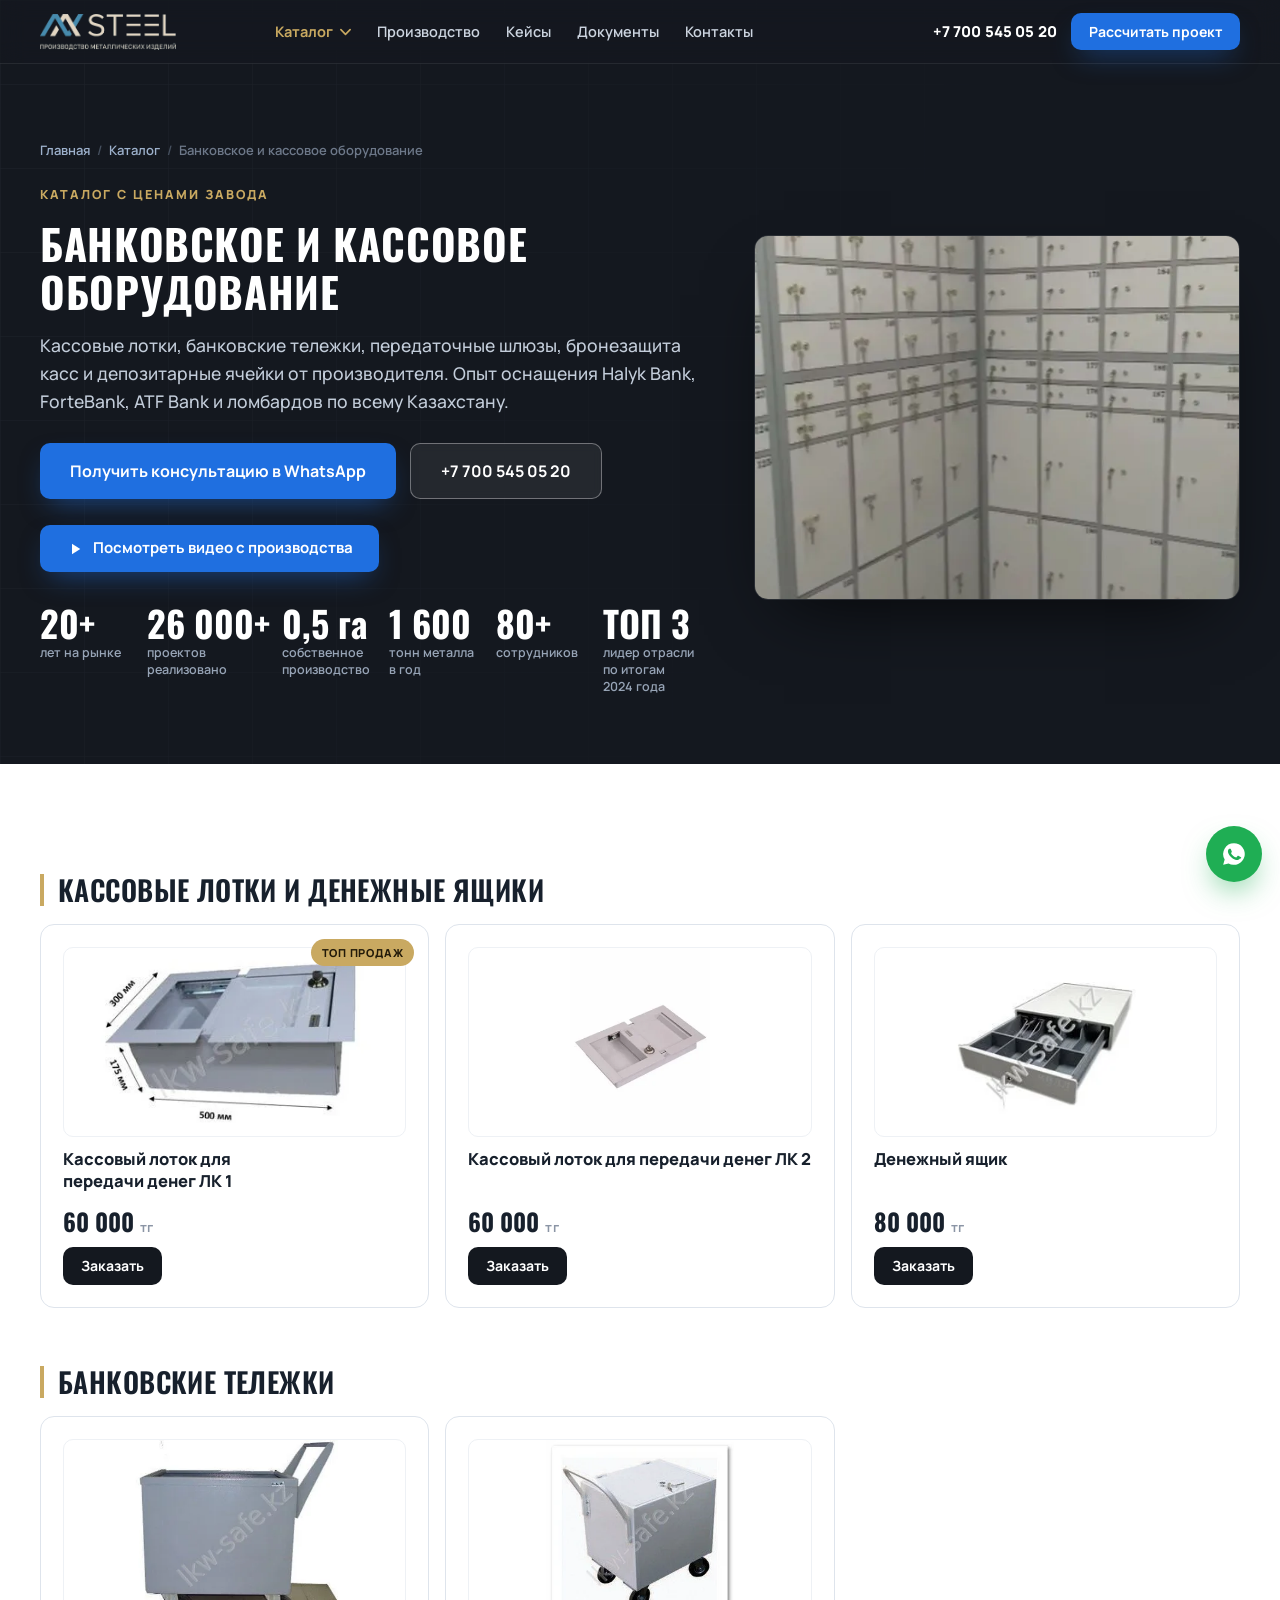
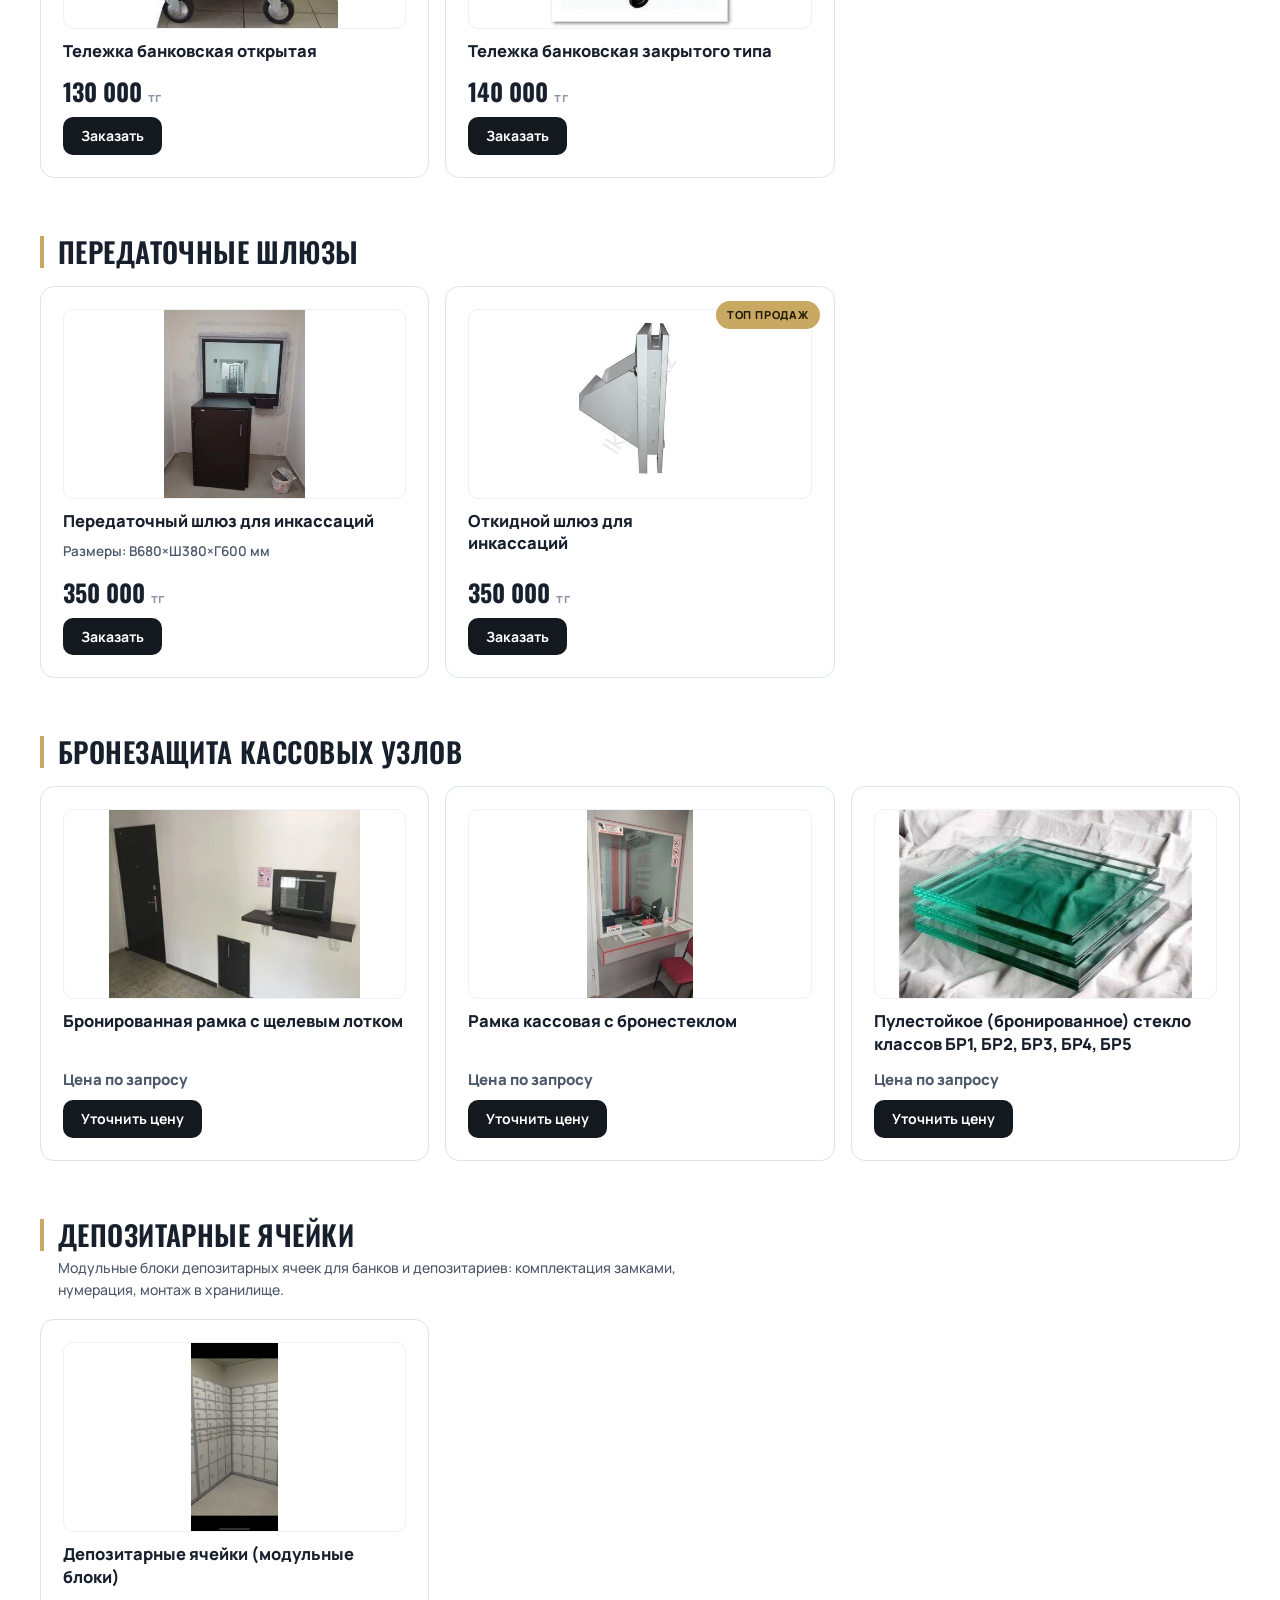
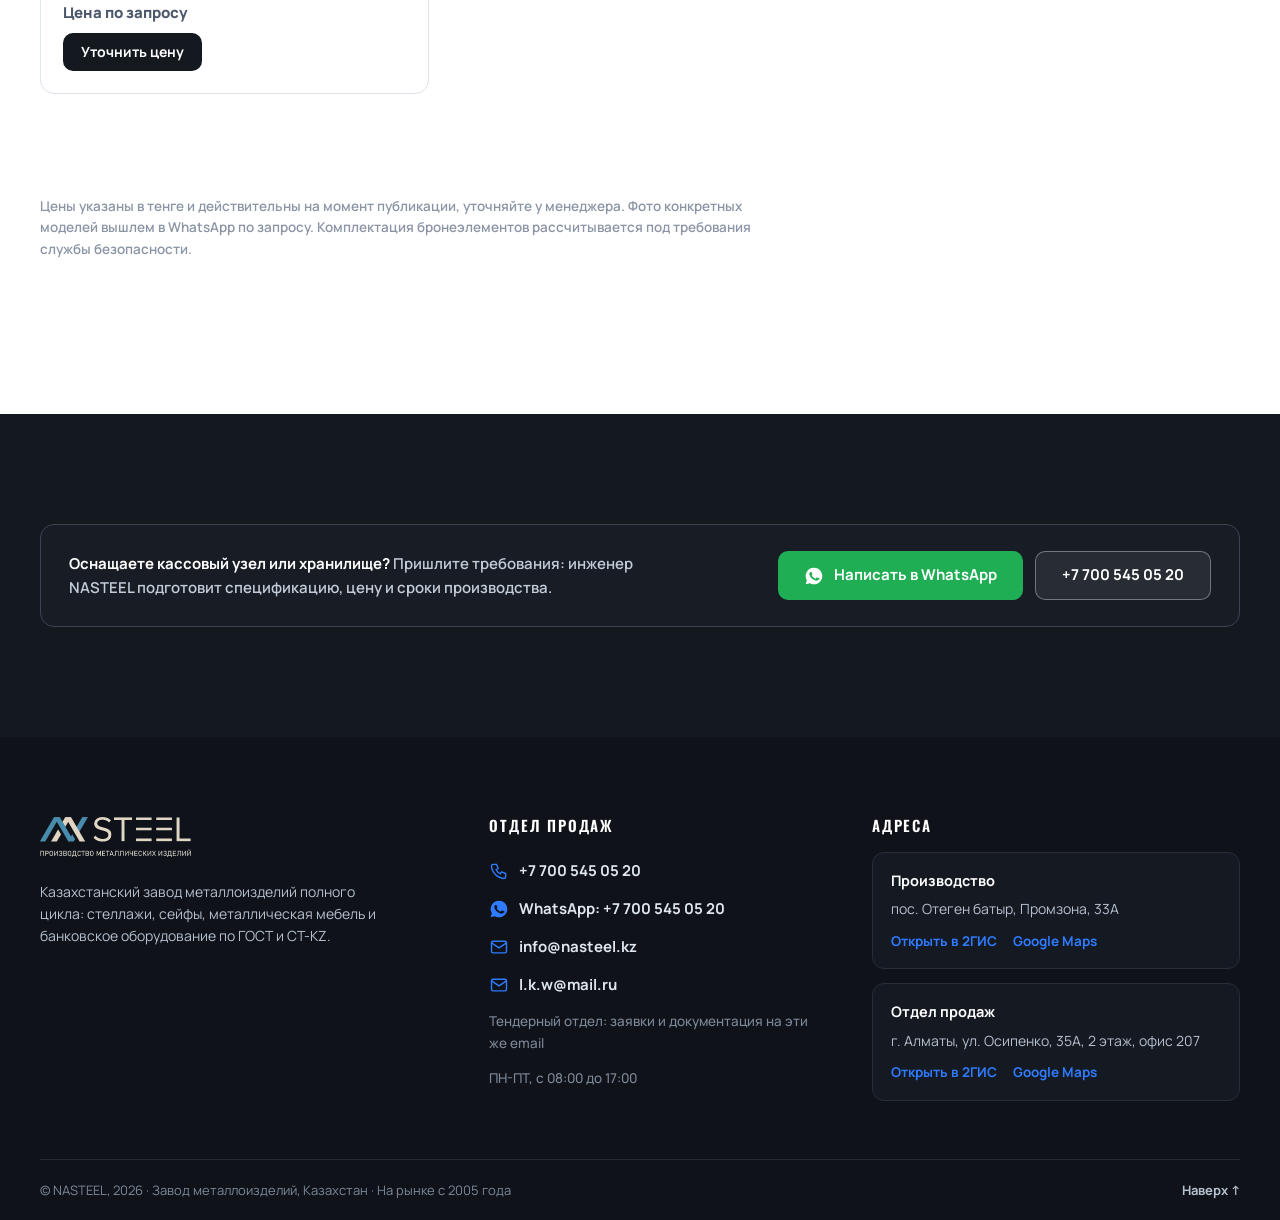
==== bankovskoe.html @ d1fc65b7 "Каталог: видео-кнопка + показатели завода на всех страницах; на стеллажах — блок стоимости; на главн" ====
<!DOCTYPE html>
<html lang="ru">
<head>
<meta charset="UTF-8">
<meta name="viewport" content="width=device-width, initial-scale=1.0">
<title>Банковское и кассовое оборудование NASTEEL | Цены завода</title>
<meta name="description" content="Банковское и кассовое оборудование от завода NASTEEL: кассовые лотки от 60 000 тг, банковские тележки, передаточные шлюзы, пулестойкое стекло БР1-БР5, депозитарные ячейки. Доставка по Казахстану.">
<link rel="canonical" href="https://nasteel.kz/bankovskoe.html">
<meta name="theme-color" content="#14181f">

<meta property="og:type" content="website">
<meta property="og:site_name" content="NASTEEL">
<meta property="og:locale" content="ru_RU">
<meta property="og:title" content="Банковское и кассовое оборудование NASTEEL | Цены завода">
<meta property="og:description" content="Банковское и кассовое оборудование от завода NASTEEL: кассовые лотки от 60 000 тг, банковские тележки, передаточные шлюзы, пулестойкое стекло БР1-БР5, депозитарные ячейки. Доставка по Казахстану.">
<meta property="og:url" content="https://nasteel.kz/bankovskoe.html">
<meta property="og:image" content="https://nasteel.kz/assets/og-image.png">
<meta property="og:image:width" content="1200">
<meta property="og:image:height" content="630">
<meta name="twitter:card" content="summary_large_image">

<link rel="icon" type="image/png" sizes="32x32" href="assets/favicon-32.png">
<link rel="icon" type="image/png" sizes="48x48" href="assets/favicon-48.png">
<link rel="apple-touch-icon" href="assets/apple-touch-icon.png">

<link rel="preconnect" href="https://fonts.googleapis.com">
<link rel="preconnect" href="https://fonts.gstatic.com" crossorigin>
<link href="https://fonts.googleapis.com/css2?family=Oswald:wght@500;600;700&family=Manrope:wght@400;500;600;700;800&display=swap" rel="stylesheet">

<link rel="stylesheet" href="styles.css?v=9">
</head>
<body>

<a class="skip-link" href="#main">К содержимому</a>

<header class="site-header" id="siteHeader">
  <div class="container header-inner">
    <a href="index.html" class="brand" aria-label="NASTEEL, на главную">
      <img class="brand-logo" src="assets/logo.png" alt="NASTEEL" width="150" height="37">
    </a>
    <nav class="main-nav" id="mainNav" aria-label="Основная навигация">
      <div class="nav-dd">
        <button class="nav-dd-btn" type="button" aria-expanded="false" aria-haspopup="true">Каталог<svg class="dd-caret" viewBox="0 0 12 8" aria-hidden="true"><path d="M1 1.5l5 5 5-5" fill="none" stroke="currentColor" stroke-width="1.8" stroke-linecap="round" stroke-linejoin="round"/></svg></button>
        <ul class="nav-dd-menu">
          <li class="nav-sub">
            <button class="nav-sub-btn" type="button" aria-expanded="false" aria-haspopup="true">Стеллажи<svg class="dd-caret" viewBox="0 0 12 8" aria-hidden="true"><path d="M1 1.5l5 5 5-5" fill="none" stroke="currentColor" stroke-width="1.8" stroke-linecap="round" stroke-linejoin="round"/></svg></button>
            <ul class="nav-sub-menu">
              <li><a href="stellazhi-palletnye.html">Паллетные стеллажи</a></li>
              <li><a href="stellazhi-mezoninnye.html">Мезонинные стеллажи</a></li>
              <li><a href="stellazhi-srednegruzovye.html">Средне-грузовые стеллажи</a></li>
              <li><a href="stellazhi-konsolnye.html">Консольные стеллажи</a></li>
              <li><a href="stellazhi-torgovye.html">Торговые стеллажи</a></li>
              <li><a href="stellazhi-polochnye-zacep.html">Полочные стеллажи на зацепах</a></li>
              <li><a href="stellazhi-polochnye-oblegchennye.html">Полочные облегчённые стеллажи</a></li>
            </ul>
          </li>
          <li><a href="seyfy.html">Сейфы</a></li>
          <li><a href="bronedveri.html">Бронированные двери</a></li>
          <li><a href="bankovskoe.html">Банковское и кассовое оборудование</a></li>
          <li><a href="mebel.html">Металлическая мебель</a></li>
          <li><a href="samonesushchie-sklady.html">Самонесущие склады</a></li>
          <li><a href="uslugi.html">Услуги</a></li>
        </ul>
      </div>
      <a href="index.html#proizvodstvo">Производство</a>
      <a href="index.html#kejsy">Кейсы</a>
      <a href="index.html#sertifikaty">Документы</a>
      <a href="index.html#kontakty">Контакты</a>
    </nav>
    <div class="header-actions">
      <a class="header-phone" href="tel:+77005450520" data-track="phone">+7 700 545 05 20</a>
      <a class="btn btn-accent btn-sm" href="index.html#raschet" data-track="cta" data-cta="header">Рассчитать проект</a>
      <button class="burger" id="burger" aria-label="Открыть меню" aria-expanded="false" aria-controls="mainNav">
        <span></span><span></span><span></span>
      </button>
    </div>
  </div>
</header>

<main id="top">
  <section class="page-hero">
    <div class="container page-hero-grid">
      <div>
        <nav aria-label="Хлебные крошки"><ol class="breadcrumb">
        <li><a href="index.html">Главная</a></li>
        <li><a href="index.html#katalog">Каталог</a></li>
        <li aria-current="page">Банковское и кассовое оборудование</li>
      </ol></nav>
        <p class="page-eyebrow">Каталог с ценами завода</p>
        <h1>Банковское и кассовое оборудование</h1>
        <p class="page-lead">Кассовые лотки, банковские тележки, передаточные шлюзы, бронезащита касс и депозитарные ячейки от производителя. Опыт оснащения Halyk Bank, ForteBank, ATF Bank и ломбардов по всему Казахстану.</p>
        <div class="hero-cta">
          <a class="btn btn-accent btn-lg" href="https://wa.me/77005450520" target="_blank" rel="noopener" data-track="whatsapp" data-wa="page-hero" data-wa-product="Банковское и кассовое оборудование NASTEEL">Получить консультацию в WhatsApp</a>
          <a class="btn btn-ghost btn-lg" href="tel:+77005450520" data-track="phone">+7 700 545 05 20</a>
        </div>
      <a class="btn btn-accent page-video-btn" href="https://www.youtube.com/watch?v=28wzi3sIFuY" target="_blank" rel="noopener" data-track="video" data-video="youtube-proizvodstvo">
        <svg viewBox="0 0 24 24" width="18" height="18" fill="currentColor" aria-hidden="true"><path d="M8 5v14l11-7z"/></svg>
        Посмотреть видео с производства
      </a>
      <div class="page-stats" aria-label="Показатели завода">
        <div class="stat"><b>20+</b><span>лет на рынке</span></div>
        <div class="stat"><b>26 000+</b><span>проектов реализовано</span></div>
        <div class="stat"><b>0,5 га</b><span>собственное производство</span></div>
        <div class="stat"><b>1 600</b><span>тонн металла в год</span></div>
        <div class="stat"><b>80+</b><span>сотрудников</span></div>
        <div class="stat"><b>ТОП 3</b><span>лидер отрасли по итогам 2024 года</span></div>
      </div>
      </div>
      <div class="page-hero-media reveal">
        <img src="assets/photos/p02.webp" alt="Депозитарные ячейки NASTEEL в банковском хранилище" width="644" height="1400" decoding="async">
      </div>
    </div>
  </section>

  <section class="section section-light" id="main">
    <div class="container">
      <div class="shop-group">
        <h2>Кассовые лотки и денежные ящики</h2>
        <div class="shop-grid">
        <article class="p-card reveal">
          <img class="p-photo" src="assets/catalog/bankovskoe-01.webp" alt="Кассовый лоток для передачи денег ЛК 1" loading="lazy" decoding="async">
          <span class="p-badge">Топ продаж</span>
          <h3>Кассовый лоток для передачи денег ЛК 1</h3>
          <p class="p-price">60 000 <small>тг</small></p>
          <a class="btn btn-dark btn-sm" href="https://wa.me/77005450520" target="_blank" rel="noopener" data-track="whatsapp" data-wa="product" data-wa-product="Кассовый лоток для передачи денег ЛК 1">Заказать</a>
        </article>
        <article class="p-card reveal">
          <img class="p-photo" src="assets/catalog/bankovskoe-02.webp" alt="Кассовый лоток для передачи денег ЛК 2" loading="lazy" decoding="async">
          <h3>Кассовый лоток для передачи денег ЛК 2</h3>
          <p class="p-price">60 000 <small>тг</small></p>
          <a class="btn btn-dark btn-sm" href="https://wa.me/77005450520" target="_blank" rel="noopener" data-track="whatsapp" data-wa="product" data-wa-product="Кассовый лоток для передачи денег ЛК 2">Заказать</a>
        </article>
        <article class="p-card reveal">
          <img class="p-photo" src="assets/catalog/bankovskoe-03.webp" alt="Денежный ящик" loading="lazy" decoding="async">
          <h3>Денежный ящик</h3>
          <p class="p-price">80 000 <small>тг</small></p>
          <a class="btn btn-dark btn-sm" href="https://wa.me/77005450520" target="_blank" rel="noopener" data-track="whatsapp" data-wa="product" data-wa-product="Денежный ящик">Заказать</a>
        </article>
        </div>
      </div>
      <div class="shop-group">
        <h2>Банковские тележки</h2>
        <div class="shop-grid">
        <article class="p-card reveal">
          <img class="p-photo" src="assets/catalog/bankovskoe-04.webp" alt="Тележка банковская открытая" loading="lazy" decoding="async">
          <h3>Тележка банковская открытая</h3>
          <p class="p-price">130 000 <small>тг</small></p>
          <a class="btn btn-dark btn-sm" href="https://wa.me/77005450520" target="_blank" rel="noopener" data-track="whatsapp" data-wa="product" data-wa-product="Тележка банковская открытая">Заказать</a>
        </article>
        <article class="p-card reveal">
          <img class="p-photo" src="assets/catalog/bankovskoe-05.webp" alt="Тележка банковская закрытого типа" loading="lazy" decoding="async">
          <h3>Тележка банковская закрытого типа</h3>
          <p class="p-price">140 000 <small>тг</small></p>
          <a class="btn btn-dark btn-sm" href="https://wa.me/77005450520" target="_blank" rel="noopener" data-track="whatsapp" data-wa="product" data-wa-product="Тележка банковская закрытого типа">Заказать</a>
        </article>
        </div>
      </div>
      <div class="shop-group">
        <h2>Передаточные шлюзы</h2>
        <div class="shop-grid">
        <article class="p-card reveal">
          <img class="p-photo" src="assets/catalog/bankovskoe-06.webp" alt="Передаточный шлюз для инкассаций" loading="lazy" decoding="async">
          <h3>Передаточный шлюз для инкассаций</h3>
          <p class="p-size">Размеры: В680×Ш380×Г600 мм</p>
          <p class="p-price">350 000 <small>тг</small></p>
          <a class="btn btn-dark btn-sm" href="https://wa.me/77005450520" target="_blank" rel="noopener" data-track="whatsapp" data-wa="product" data-wa-product="Передаточный шлюз для инкассаций">Заказать</a>
        </article>
        <article class="p-card reveal">
          <img class="p-photo" src="assets/catalog/bankovskoe-07.webp" alt="Откидной шлюз для инкассаций" loading="lazy" decoding="async">
          <span class="p-badge">Топ продаж</span>
          <h3>Откидной шлюз для инкассаций</h3>
          <p class="p-price">350 000 <small>тг</small></p>
          <a class="btn btn-dark btn-sm" href="https://wa.me/77005450520" target="_blank" rel="noopener" data-track="whatsapp" data-wa="product" data-wa-product="Откидной шлюз для инкассаций">Заказать</a>
        </article>
        </div>
      </div>
      <div class="shop-group">
        <h2>Бронезащита кассовых узлов</h2>
        <div class="shop-grid">
        <article class="p-card reveal">
          <img class="p-photo" src="assets/catalog/bankovskoe-08.webp" alt="Бронированная рамка с щелевым лотком" loading="lazy" decoding="async">
          <h3>Бронированная рамка с щелевым лотком</h3>
          <p class="p-price p-price-req">Цена по запросу</p>
          <a class="btn btn-dark btn-sm" href="https://wa.me/77005450520" target="_blank" rel="noopener" data-track="whatsapp" data-wa="product" data-wa-product="Бронированная рамка с щелевым лотком">Уточнить цену</a>
        </article>
        <article class="p-card reveal">
          <img class="p-photo" src="assets/catalog/bankovskoe-09.webp" alt="Рамка кассовая с бронестеклом" loading="lazy" decoding="async">
          <h3>Рамка кассовая с бронестеклом</h3>
          <p class="p-price p-price-req">Цена по запросу</p>
          <a class="btn btn-dark btn-sm" href="https://wa.me/77005450520" target="_blank" rel="noopener" data-track="whatsapp" data-wa="product" data-wa-product="Рамка кассовая с бронестеклом">Уточнить цену</a>
        </article>
        <article class="p-card reveal">
          <img class="p-photo" src="assets/catalog/bankovskoe-10.webp" alt="Пулестойкое (бронированное) стекло классов БР1, БР2, БР3, БР4, БР5" loading="lazy" decoding="async">
          <h3>Пулестойкое (бронированное) стекло классов БР1, БР2, БР3, БР4, БР5</h3>
          <p class="p-price p-price-req">Цена по запросу</p>
          <a class="btn btn-dark btn-sm" href="https://wa.me/77005450520" target="_blank" rel="noopener" data-track="whatsapp" data-wa="product" data-wa-product="Пулестойкое (бронированное) стекло классов БР1, БР2, БР3, БР4, БР5">Уточнить цену</a>
        </article>
        </div>
      </div>
      <div class="shop-group">
        <h2>Депозитарные ячейки</h2>
      <p class="shop-group-note">Модульные блоки депозитарных ячеек для банков и депозитариев: комплектация замками, нумерация, монтаж в хранилище.</p>
        <div class="shop-grid">
        <article class="p-card reveal">
          <img class="p-photo" src="assets/catalog/bankovskoe-depozit.webp" alt="Депозитарные ячейки (модульные блоки)" loading="lazy" decoding="async">
          <h3>Депозитарные ячейки (модульные блоки)</h3>
          <p class="p-price p-price-req">Цена по запросу</p>
          <a class="btn btn-dark btn-sm" href="https://wa.me/77005450520" target="_blank" rel="noopener" data-track="whatsapp" data-wa="product" data-wa-product="Депозитарные ячейки (модульные блоки)">Уточнить цену</a>
        </article>
        </div>
      </div>
      <p class="price-note">Цены указаны в тенге и действительны на момент публикации, уточняйте у менеджера. Фото конкретных моделей вышлем в WhatsApp по запросу. Комплектация бронеэлементов рассчитывается под требования службы безопасности.</p>
    </div>
  </section>

  <section class="section section-dark">
    <div class="container">
      <div class="cta-band reveal">
        <p><b>Оснащаете кассовый узел или хранилище?</b> Пришлите требования: инженер NASTEEL подготовит спецификацию, цену и сроки производства.</p>
        <div class="cta-actions">
          <a class="btn btn-wa" href="https://wa.me/77005450520" target="_blank" rel="noopener" data-track="whatsapp" data-wa="page-cta" data-wa-product="Банковское и кассовое оборудование NASTEEL"><svg class="ic" viewBox="0 0 24 24"><path d="M12 2a10 10 0 0 0-8.6 15.1L2 22l5-1.3A10 10 0 1 0 12 2zm5.4 14.1c-.2.7-1.3 1.3-1.9 1.4-.5.1-1.1.2-3.3-.7-2.8-1.2-4.6-4-4.7-4.2-.1-.2-1.1-1.5-1.1-2.9s.7-2 .9-2.3c.2-.3.5-.3.7-.3h.5c.2 0 .4 0 .6.5s.8 1.9.8 2c.1.1.1.3 0 .5l-.4.7c-.1.2-.3.4-.1.7.2.3.8 1.3 1.7 2.1 1.2 1.1 2.2 1.4 2.5 1.5.3.1.5.1.7-.1l1-1.2c.2-.3.4-.2.7-.1l2 1c.3.1.5.2.6.3 0 .2 0 .7-.2 1.1z" fill="currentColor"/></svg>Написать в WhatsApp</a>
          <a class="btn btn-ghost" href="tel:+77005450520" data-track="phone">+7 700 545 05 20</a>
        </div>
      </div>
    </div>
  </section>
  <footer class="footer" id="kontakty">
    <div class="container">
      <div class="footer-grid">
        <div class="footer-col footer-brand">
          <a href="index.html" class="brand"><img class="brand-logo" src="assets/logo.png" alt="NASTEEL" width="150" height="37"></a>
          <p>Казахстанский завод металлоизделий полного цикла: стеллажи, сейфы, металлическая мебель и банковское оборудование по ГОСТ и СТ-KZ.</p>
        </div>

        <div class="footer-col">
          <h3>Отдел продаж</h3>
          <a class="footer-line" href="tel:+77005450520" data-track="phone"><svg class="ic" viewBox="0 0 24 24"><path d="M5 4h4l2 5-2.5 1.5a12 12 0 0 0 5 5L15 13l5 2v4a2 2 0 0 1-2 2A16 16 0 0 1 3 6a2 2 0 0 1 2-2z" fill="none" stroke="currentColor" stroke-width="1.7" stroke-linejoin="round"/></svg>+7 700 545 05 20</a>
          <a class="footer-line" href="https://wa.me/77005450520" target="_blank" rel="noopener" data-track="whatsapp" data-wa="footer">
            <svg class="ic" viewBox="0 0 24 24"><path d="M12 2a10 10 0 0 0-8.6 15.1L2 22l5-1.3A10 10 0 1 0 12 2zm5.4 14.1c-.2.7-1.3 1.3-1.9 1.4-.5.1-1.1.2-3.3-.7-2.8-1.2-4.6-4-4.7-4.2-.1-.2-1.1-1.5-1.1-2.9s.7-2 .9-2.3c.2-.3.5-.3.7-.3h.5c.2 0 .4 0 .6.5s.8 1.9.8 2c.1.1.1.3 0 .5l-.4.7c-.1.2-.3.4-.1.7.2.3.8 1.3 1.7 2.1 1.2 1.1 2.2 1.4 2.5 1.5.3.1.5.1.7-.1l1-1.2c.2-.3.4-.2.7-.1l2 1c.3.1.5.2.6.3 0 .2 0 .7-.2 1.1z" fill="currentColor"/></svg>
            WhatsApp: +7 700 545 05 20
          </a>
          <a class="footer-line" href="mailto:info@nasteel.kz" data-track="email"><svg class="ic" viewBox="0 0 24 24"><rect x="3" y="5" width="18" height="14" rx="2" fill="none" stroke="currentColor" stroke-width="1.7"/><path d="M3 7l9 6 9-6" fill="none" stroke="currentColor" stroke-width="1.7"/></svg>info@nasteel.kz</a>
          <a class="footer-line" href="mailto:l.k.w@mail.ru" data-track="email"><svg class="ic" viewBox="0 0 24 24"><rect x="3" y="5" width="18" height="14" rx="2" fill="none" stroke="currentColor" stroke-width="1.7"/><path d="M3 7l9 6 9-6" fill="none" stroke="currentColor" stroke-width="1.7"/></svg>l.k.w@mail.ru</a>
          <p class="footer-line footer-muted">Тендерный отдел: заявки и документация на эти же email</p>
          <p class="footer-line footer-muted">ПН-ПТ, с 08:00 до 17:00</p>
        </div>

        <div class="footer-col">
          <h3>Адреса</h3>
          <div class="addr-card">
            <b>Производство</b>
            <p>пос. Отеген батыр, Промзона, 33А</p>
            <div class="addr-links">
              <a href="https://2gis.kz/almaty/search/%D0%9E%D1%82%D0%B5%D0%B3%D0%B5%D0%BD%20%D0%B1%D0%B0%D1%82%D1%8B%D1%80%2C%20%D0%9F%D1%80%D0%BE%D0%BC%D0%B7%D0%BE%D0%BD%D0%B0%2033%D0%90" target="_blank" rel="noopener" data-track="map" data-map="2gis-proizvodstvo">Открыть в 2ГИС</a>
              <a href="https://maps.google.com/?q=%D0%9E%D1%82%D0%B5%D0%B3%D0%B5%D0%BD%20%D0%B1%D0%B0%D1%82%D1%8B%D1%80%2C%20%D0%9F%D1%80%D0%BE%D0%BC%D0%B7%D0%BE%D0%BD%D0%B0%2033%D0%90" target="_blank" rel="noopener" data-track="map" data-map="google-proizvodstvo">Google Maps</a>
            </div>
          </div>
          <div class="addr-card">
            <b>Отдел продаж</b>
            <p>г. Алматы, ул. Осипенко, 35А, 2 этаж, офис 207</p>
            <div class="addr-links">
              <a href="https://2gis.kz/almaty/search/%D0%90%D0%BB%D0%BC%D0%B0%D1%82%D1%8B%2C%20%D0%9E%D1%81%D0%B8%D0%BF%D0%B5%D0%BD%D0%BA%D0%BE%2035%D0%90" target="_blank" rel="noopener" data-track="map" data-map="2gis-osipenko">Открыть в 2ГИС</a>
              <a href="https://maps.google.com/?q=%D0%90%D0%BB%D0%BC%D0%B0%D1%82%D1%8B%2C%20%D0%9E%D1%81%D0%B8%D0%BF%D0%B5%D0%BD%D0%BA%D0%BE%2035%D0%90" target="_blank" rel="noopener" data-track="map" data-map="google-osipenko">Google Maps</a>
            </div>
          </div>
        </div>
      </div>

      <div class="footer-bottom">
        <p>© NASTEEL, 2026 · Завод металлоизделий, Казахстан · На рынке с 2005 года</p>
        <a href="#top" class="to-top">Наверх ↑</a>
      </div>
    </div>
  </footer>

</main>

<a class="fab-wa" href="https://wa.me/77005450520?text=%D0%97%D0%B4%D1%80%D0%B0%D0%B2%D1%81%D1%82%D0%B2%D1%83%D0%B9%D1%82%D0%B5%21%20%D0%9F%D0%B8%D1%88%D1%83%20%D1%81%20%D1%81%D0%B0%D0%B9%D1%82%D0%B0%20nasteel.kz" target="_blank" rel="noopener" aria-label="Написать в WhatsApp" data-track="whatsapp" data-wa="fab">
  <svg viewBox="0 0 24 24" width="26" height="26"><path d="M12 2a10 10 0 0 0-8.6 15.1L2 22l5-1.3A10 10 0 1 0 12 2zm5.4 14.1c-.2.7-1.3 1.3-1.9 1.4-.5.1-1.1.2-3.3-.7-2.8-1.2-4.6-4-4.7-4.2-.1-.2-1.1-1.5-1.1-2.9s.7-2 .9-2.3c.2-.3.5-.3.7-.3h.5c.2 0 .4 0 .6.5s.8 1.9.8 2c.1.1.1.3 0 .5l-.4.7c-.1.2-.3.4-.1.7.2.3.8 1.3 1.7 2.1 1.2 1.1 2.2 1.4 2.5 1.5.3.1.5.1.7-.1l1-1.2c.2-.3.4-.2.7-.1l2 1c.3.1.5.2.6.3 0 .2 0 .7-.2 1.1z" fill="currentColor"/></svg>
</a>

<script src="script.js?v=2" defer></script>
</body>
</html>
---- styles.css ----
/* NASTEEL · Industrial Tech · mobile-first */

:root {
  --graphite: #14181f;
  --graphite-2: #1b212b;
  --steel: #2b3442;
  --steel-line: #3a4452;
  --mist: #8b95a5;
  --paper: #ffffff;
  --paper-2: #f2f4f8;
  --ink: #17202c;
  --ink-soft: #4c586a;
  --accent: #1f6fe0;
  --accent-2: #2f7bff;
  --accent-deep: #1857c9;
  --wa: #1fae54;
  --radius: 14px;
  --shadow: 0 18px 44px -18px rgba(10, 20, 40, .35);
  --font-head: "Oswald", "Arial Narrow", sans-serif;
  --font-body: "Manrope", "Segoe UI", sans-serif;
  --header-h: 64px;
}

* { margin: 0; padding: 0; box-sizing: border-box; }

html { scroll-behavior: smooth; }

body {
  font-family: var(--font-body);
  color: var(--ink);
  background: var(--paper);
  line-height: 1.6;
  -webkit-font-smoothing: antialiased;
  overflow-x: hidden;
}

img { max-width: 100%; display: block; }

[id] { scroll-margin-top: calc(var(--header-h) + 12px); }

.container { width: min(1200px, 100% - 40px); margin-inline: auto; }

h1, h2, h3 {
  font-family: var(--font-head);
  font-weight: 600;
  line-height: 1.15;
  text-transform: uppercase;
  letter-spacing: .015em;
}

.skip-link {
  position: absolute; left: -999px; top: 0; z-index: 200;
  background: var(--accent); color: #fff; padding: 10px 18px; border-radius: 0 0 10px 0;
}
.skip-link:focus { left: 0; }

/* ---------- Buttons ---------- */
.btn {
  display: inline-flex; align-items: center; justify-content: center; gap: 10px;
  font-family: var(--font-body); font-weight: 700; font-size: 15px;
  padding: 14px 26px; border-radius: 10px; border: 0; cursor: pointer;
  text-decoration: none; text-align: center; line-height: 1.25;
  transition: transform .25s ease, box-shadow .25s ease, background .25s ease;
}
.btn:active { transform: translateY(1px); }
.btn-accent {
  background: var(--accent); color: #fff;
  box-shadow: 0 12px 28px -10px rgba(31, 111, 224, .55);
}
.btn-accent:hover { background: var(--accent-2); box-shadow: 0 16px 34px -10px rgba(31, 111, 224, .7); transform: translateY(-2px); }
.btn-dark { background: var(--graphite); color: #fff; }
.btn-dark:hover { background: var(--steel); transform: translateY(-2px); }
.btn-ghost {
  background: rgba(255, 255, 255, .07); color: #fff;
  border: 1px solid rgba(255, 255, 255, .35); backdrop-filter: blur(4px);
}
.btn-ghost:hover { background: rgba(255, 255, 255, .16); transform: translateY(-2px); }
.btn-wa { background: var(--wa); color: #fff; }
.btn-wa:hover { background: #23c261; transform: translateY(-2px); }
.btn-lg { padding: 17px 30px; font-size: 16px; }
.btn-sm { padding: 10px 18px; font-size: 14px; }
.ic { width: 20px; height: 20px; flex: none; }

/* ---------- Header ---------- */
.site-header {
  position: fixed; inset: 0 0 auto 0; z-index: 100; height: var(--header-h);
  background: rgba(20, 24, 31, .55);
  backdrop-filter: blur(12px); -webkit-backdrop-filter: blur(12px);
  border-bottom: 1px solid rgba(255, 255, 255, .08);
  transition: background .3s ease;
}
.site-header.scrolled { background: rgba(20, 24, 31, .92); }
.header-inner { display: flex; align-items: center; gap: 18px; height: 100%; }
.brand { display: inline-flex; align-items: center; gap: 10px; text-decoration: none; }
.brand-logo { height: 36px; width: auto; display: block; }
.footer-brand .brand-logo { height: 40px; }
@media (max-width: 560px) { .brand-logo { height: 30px; } }
.main-nav { display: none; gap: 26px; margin-inline: auto; }
.main-nav a {
  color: #ccd4e0; text-decoration: none; font-size: 14.5px; font-weight: 600;
  transition: color .2s ease;
}
.main-nav a:hover { color: #fff; }
.header-actions { display: flex; align-items: center; gap: 14px; margin-left: auto; }
.header-phone {
  display: none; color: #fff; text-decoration: none; font-weight: 800; font-size: 15px;
  letter-spacing: .01em;
}
.header-phone:hover { color: var(--accent-2); }
.header-actions .btn-accent { display: none; }

.burger {
  width: 44px; height: 44px; border: 1px solid rgba(255,255,255,.25); border-radius: 10px;
  background: transparent; cursor: pointer; display: grid; place-content: center; gap: 5px;
}
.burger span { width: 20px; height: 2px; background: #fff; transition: transform .3s ease, opacity .3s ease; }
.burger.open span:nth-child(1) { transform: translateY(7px) rotate(45deg); }
.burger.open span:nth-child(2) { opacity: 0; }
.burger.open span:nth-child(3) { transform: translateY(-7px) rotate(-45deg); }

/* mobile nav panel */
@media (max-width: 979.98px) {
  .main-nav {
    position: fixed; top: var(--header-h); left: 0; right: 0;
    display: flex; flex-direction: column; gap: 0;
    background: rgba(20, 24, 31, .97); backdrop-filter: blur(12px);
    padding: 10px 24px 22px;
    border-bottom: 1px solid rgba(255,255,255,.08);
    transform: translateY(-12px); opacity: 0; pointer-events: none;
    transition: transform .3s ease, opacity .3s ease;
  }
  .main-nav.open { transform: translateY(0); opacity: 1; pointer-events: auto; }
  .main-nav a { padding: 13px 0; font-size: 17px; border-bottom: 1px solid rgba(255,255,255,.07); }
  .main-nav a:last-child { border-bottom: 0; }
}
@media (min-width: 980px) {
  .main-nav { display: flex; }
  .burger { display: none; }
  .header-phone { display: inline; }
  .header-actions .btn-accent { display: inline-flex; }
}

/* ---------- Hero ---------- */
.hero {
  position: relative; color: #fff; background: var(--graphite);
  display: flex; flex-direction: column;
  min-height: 100svh; padding-top: calc(var(--header-h) + 40px);
}
.hero-bg, .hero-bg img {
  position: absolute; inset: 0; width: 100%; height: 100%; object-fit: cover;
}
.hero-bg img { object-position: 68% 50%; }
.hero-veil {
  position: absolute; inset: 0;
  background:
    linear-gradient(100deg, rgba(13, 17, 24, .96) 0%, rgba(13, 17, 24, .82) 42%, rgba(13, 17, 24, .45) 75%, rgba(13, 17, 24, .55) 100%),
    linear-gradient(0deg, rgba(13, 17, 24, .9) 0%, rgba(13, 17, 24, 0) 40%);
}
.hero-grid {
  position: absolute; inset: 0; opacity: .16; pointer-events: none;
  background-image:
    linear-gradient(rgba(139, 149, 165, .5) 1px, transparent 1px),
    linear-gradient(90deg, rgba(139, 149, 165, .5) 1px, transparent 1px);
  background-size: 72px 72px;
  mask-image: linear-gradient(115deg, rgba(0,0,0,.9), transparent 65%);
  -webkit-mask-image: linear-gradient(115deg, rgba(0,0,0,.9), transparent 65%);
}
.hero-inner { position: relative; z-index: 2; padding-bottom: 46px; flex: 1; display: flex; flex-direction: column; justify-content: center; }
.hero-eyebrow {
  font-size: 12.5px; font-weight: 700; letter-spacing: .14em; text-transform: uppercase;
  color: #9db1cc; margin-bottom: 18px;
}
.hero h1 {
  font-size: clamp(26px, 4.6vw, 46px);
  max-width: 26ch; font-weight: 700; color: #fff;
}
.hero-sub {
  margin-top: 18px; max-width: 56ch; font-size: clamp(15.5px, 2vw, 18px);
  color: #c3cdda; font-weight: 500;
}
.hero-cta { display: flex; flex-wrap: wrap; gap: 14px; margin-top: 30px; }
.hero-chips { list-style: none; display: flex; flex-wrap: wrap; gap: 10px; margin-top: 30px; }
.hero-chips li {
  display: inline-flex; align-items: center; gap: 9px;
  font-size: 13.5px; font-weight: 700; color: #dfe6ef;
  border: 1px solid rgba(158, 178, 204, .35); border-radius: 999px;
  padding: 9px 16px; background: rgba(20, 26, 36, .55); backdrop-filter: blur(3px);
}
.hero-chips .ic { width: 17px; height: 17px; color: var(--accent-2); }

.hero-stats {
  position: relative; z-index: 2;
  background: rgba(15, 19, 26, .78); backdrop-filter: blur(8px);
  border-top: 1px solid rgba(255, 255, 255, .1);
}
.stats-row {
  display: grid; grid-template-columns: repeat(2, 1fr);
  gap: 18px 12px; padding: 24px 0;
}
.stat b {
  display: block; font-family: var(--font-head); font-weight: 700;
  font-size: clamp(24px, 3.4vw, 36px); color: #fff; line-height: 1.05;
  white-space: nowrap;
}
.stat b .counter { font: inherit; color: inherit; display: inline; }
.stat span { font-size: 12.5px; color: #97a4b6; font-weight: 600; line-height: 1.35; display: block; margin-top: 3px; }
@media (min-width: 720px) { .stats-row { grid-template-columns: repeat(3, 1fr); } }
@media (min-width: 1080px) { .stats-row { grid-template-columns: repeat(6, 1fr); } }

/* ---------- Sections ---------- */
.section { padding: clamp(64px, 9vw, 110px) 0; }
.section-light { background: var(--paper); }
.section-steel { background: var(--paper-2); }
.section-dark { background: var(--graphite); color: #e7ecf3; }

.section-head { max-width: 780px; margin-bottom: clamp(34px, 5vw, 56px); }
.section-eyebrow {
  display: inline-block; font-size: 12.5px; font-weight: 800; letter-spacing: .16em;
  text-transform: uppercase; color: var(--accent); margin-bottom: 14px;
}
.section-dark .section-eyebrow { color: var(--accent-2); }
.section-head h2, .kb-body h2, .raschet-info h2 { font-size: clamp(24px, 3.6vw, 40px); }
.section-dark h2 { color: #fff; }
.section-lead { margin-top: 16px; color: var(--ink-soft); font-size: clamp(15px, 1.8vw, 17px); }
.section-dark .section-lead { color: #a9b4c4; }

/* ---------- Catalog ---------- */
.catalog-grid { display: grid; gap: 22px; grid-template-columns: 1fr; }
@media (min-width: 720px) { .catalog-grid { grid-template-columns: repeat(2, 1fr); } }
@media (min-width: 1080px) { .catalog-grid { grid-template-columns: repeat(3, 1fr); } }
/* пара карт (склады) занимает всю ширину ряда, делится на 2 равные колонки */
.cat-pair { grid-column: 1 / -1; display: grid; gap: 22px; grid-template-columns: 1fr; }
@media (min-width: 720px) { .cat-pair { grid-template-columns: repeat(2, 1fr); } }

.cat-card {
  display: flex; flex-direction: column; background: var(--graphite-2);
  border-radius: var(--radius); overflow: hidden; color: #e7ecf3;
  box-shadow: var(--shadow);
  transition: transform .35s ease, box-shadow .35s ease;
}
.cat-card:hover { transform: translateY(-6px); box-shadow: 0 26px 54px -20px rgba(10, 20, 40, .5); }
.cat-media { position: relative; aspect-ratio: 4 / 3; overflow: hidden; background: var(--steel); }
.cat-media img { width: 100%; height: 100%; object-fit: cover; transition: transform .6s ease; }
.cat-card:hover .cat-media img { transform: scale(1.06); }
.cat-media::after {
  content: ""; position: absolute; inset: 0;
  background: linear-gradient(0deg, rgba(20, 24, 31, .55), transparent 45%);
}
.cat-body { position: relative; padding: 22px 22px 26px; display: flex; flex-direction: column; gap: 12px; flex: 1; }
.cat-num {
  position: absolute; top: -34px; right: 18px; z-index: 2;
  font-family: var(--font-head); font-weight: 700; font-size: 44px; line-height: 1;
  color: #fff; opacity: .9; text-shadow: 0 4px 18px rgba(0,0,0,.5);
}
.cat-body h3 { font-size: 21px; color: #fff; }
.cat-body p { font-size: 14.5px; color: #aab5c5; }
.cat-list { list-style: none; display: grid; gap: 7px; font-size: 14px; color: #c6cfdc; }
.cat-list li { padding-left: 20px; position: relative; }
.cat-list li::before {
  content: ""; position: absolute; left: 0; top: 8px; width: 10px; height: 10px;
  background: var(--accent); clip-path: polygon(0 0, 100% 50%, 0 100%);
}
.cat-body .btn { margin-top: auto; align-self: flex-start; background: rgba(47, 123, 255, .14); border: 1px solid rgba(47, 123, 255, .5); color: #cfe0ff; }
.cat-body .btn:hover { background: var(--accent); border-color: var(--accent); color: #fff; }
@media (min-width: 1080px) {
  .cat-wide, .cat-full { min-height: 400px; }
  .cat-wide .cat-media, .cat-full .cat-media { aspect-ratio: auto; position: relative; }
  .cat-wide .cat-media img, .cat-full .cat-media img { position: absolute; inset: 0; }
  .cat-wide { grid-column: span 2; flex-direction: row; }
  .cat-wide .cat-media { flex: 1.15; }
  .cat-wide .cat-body { flex: 1; padding: 30px; justify-content: center; gap: 14px; }
  .cat-wide .cat-body .btn { margin-top: 8px; }
  .cat-wide .cat-num { top: 18px; right: 22px; color: rgba(255,255,255,.22); text-shadow: none; }
  .cat-full { grid-column: 1 / -1; flex-direction: row-reverse; }
  .cat-full .cat-media { flex: 1.3; }
  .cat-full .cat-media img { object-position: 50% 38%; }
  .cat-full .cat-body { flex: 1; padding: 34px; justify-content: center; gap: 14px; }
  .cat-full .cat-body .btn { margin-top: 8px; }
  .cat-full .cat-num { top: 18px; left: 22px; right: auto; color: rgba(255,255,255,.22); text-shadow: none; }
}

/* ---------- Production ---------- */
.production { position: relative; overflow: hidden; }
.production::before {
  content: ""; position: absolute; inset: 0; opacity: .1; pointer-events: none;
  background-image:
    linear-gradient(rgba(139,149,165,.6) 1px, transparent 1px),
    linear-gradient(90deg, rgba(139,149,165,.6) 1px, transparent 1px);
  background-size: 84px 84px;
  mask-image: radial-gradient(circle at 85% 10%, rgba(0,0,0,.8), transparent 60%);
  -webkit-mask-image: radial-gradient(circle at 85% 10%, rgba(0,0,0,.8), transparent 60%);
}
.prod-list {
  list-style: none; position: relative; z-index: 1;
  max-width: 940px; margin: 0 auto;
  border-top: 1px solid rgba(255,255,255,.09);
}
.prod-row {
  display: grid; grid-template-columns: auto 1fr auto; align-items: center;
  gap: 22px; padding: 24px 6px;
  border-bottom: 1px solid rgba(255,255,255,.09);
  transition: background .3s ease;
}
.prod-row:hover { background: rgba(255,255,255,.02); }
.prod-ic-wrap {
  width: 46px; height: 46px; flex: none; display: grid; place-items: center;
  border: 1px solid rgba(31,111,224,.45); border-radius: 12px; color: var(--accent-2);
  transition: background .3s ease, color .3s ease, border-color .3s ease;
}
.prod-ic-wrap svg { width: 24px; height: 24px; }
.prod-row:hover .prod-ic-wrap { border-color: var(--accent); }
.prod-row-body h3 { font-size: 19px; color: #fff; letter-spacing: .02em; margin: 0 0 4px; }
.prod-row-body p { font-size: 14px; color: #97a4b6; margin: 0; }
.prod-n {
  font-family: var(--font-head); font-weight: 700; font-size: 42px; line-height: 1;
  color: rgba(255,255,255,.13); letter-spacing: .02em; transition: color .3s ease;
}
.prod-row:hover .prod-n { color: rgba(31,111,224,.55); }
.prod-row-otk .prod-ic-wrap { background: var(--accent); color: #fff; border-color: var(--accent); }
.prod-row-otk .prod-n { color: rgba(31,111,224,.5); }

/* ---------- Производство: фото + цифры ---------- */
.prod-showcase { position: relative; z-index: 1; display: grid; gap: 26px; align-items: center; }
@media (min-width: 900px) { .prod-showcase { grid-template-columns: 1.1fr 0.9fr; gap: 40px; } }
/* Видео-секция после первого экрана */
.section-video { background: var(--graphite); padding: clamp(30px, 5vw, 68px) 0; text-align: center; }
.section-video-head { margin-bottom: clamp(20px, 3vw, 34px); text-align: center; }
.section-video-head h2 { color: #fff; }
.section-video-sub { color: #9aa6b8; max-width: 620px; margin: 10px auto 0; font-size: 15px; }
.showcase-video {
  display: block; width: min(62%, 100% - 40px); height: auto; max-width: 1080px; margin: 0 auto;
  aspect-ratio: 16 / 9; object-fit: cover; background: #000;
  border-radius: var(--radius); border: 1px solid rgba(255,255,255,.1);
  box-shadow: 0 30px 70px rgba(0,0,0,.42);
}
@media (max-width: 700px) { .showcase-video { width: 100% - 32px; width: calc(100% - 32px); } }

.prod-gallery { display: grid; gap: 14px; }
.prod-gallery--grid { grid-template-columns: repeat(2, 1fr); }
.prod-gallery--grid img { aspect-ratio: 3 / 4; }
@media (max-width: 560px) { .prod-gallery--grid { grid-template-columns: repeat(2, 1fr); gap: 10px; } }
.prod-gallery img { width: 100%; height: auto; aspect-ratio: 16 / 10; object-fit: cover; border-radius: var(--radius); display: block; border: 1px solid rgba(255,255,255,.08); }
.prod-stats { list-style: none; display: grid; }
.prod-stats li { padding: 16px 2px; border-bottom: 1px solid rgba(255,255,255,.1); }
.prod-stats li:first-child { border-top: 1px solid rgba(255,255,255,.1); }
.prod-stats b { display: block; font-family: var(--font-head); font-weight: 700; font-size: clamp(26px, 3vw, 34px); color: #fff; line-height: 1; letter-spacing: .01em; }
.prod-stats span { display: block; font-size: 14px; color: #9aa6b8; margin-top: 6px; }
@media (max-width: 560px) { .prod-stats b { font-size: 24px; } .prod-stats li { padding: 14px 2px; } }
@media (max-width: 560px) {
  .prod-row { gap: 14px; padding: 20px 2px; }
  .prod-ic-wrap { width: 40px; height: 40px; }
  .prod-row-body h3 { font-size: 16px; }
  .prod-row-body p { font-size: 13px; }
  .prod-n { font-size: 30px; }
}
.prod-note {
  margin-top: 34px; position: relative; z-index: 1;
  display: flex; flex-wrap: wrap; gap: 20px; align-items: center; justify-content: space-between;
  border: 1px solid var(--steel-line); border-radius: var(--radius);
  padding: 24px 26px; background: rgba(27, 33, 43, .6);
}
.prod-note p { max-width: 62ch; color: #c3cdda; font-weight: 600; font-size: 15px; }

/* ---------- KB ---------- */
.kb-grid { display: grid; gap: 36px; align-items: center; }
@media (min-width: 960px) { .kb-grid { grid-template-columns: 1.05fr 1fr; gap: 60px; } }
.kb-media { position: relative; border-radius: var(--radius); overflow: hidden; box-shadow: var(--shadow); }
.kb-media img { width: 100%; height: 100%; object-fit: cover; }
.kb-media-tag {
  position: absolute; left: 16px; bottom: 16px;
  background: var(--graphite); color: #fff; font-weight: 700; font-size: 13px;
  padding: 9px 16px; border-radius: 8px; letter-spacing: .04em;
}
.kb-body > * + * { margin-top: 16px; }
.kb-body p { color: var(--ink-soft); }
.kb-list { list-style: none; display: grid; gap: 10px; }
.kb-list li { padding-left: 30px; position: relative; font-weight: 600; font-size: 15px; }
.kb-list li::before {
  content: ""; position: absolute; left: 0; top: 3px; width: 18px; height: 18px;
  border-radius: 50%; background: rgba(31, 111, 224, .12);
  background-image: url('data:image/svg+xml;utf8,<svg xmlns="http://www.w3.org/2000/svg" viewBox="0 0 24 24"><path d="M6 12.5l4 4 8-9" fill="none" stroke="%231f6fe0" stroke-width="2.6" stroke-linecap="round"/></svg>');
  background-size: 12px; background-repeat: no-repeat; background-position: center;
}
.kb-cta { display: flex; flex-wrap: wrap; align-items: center; gap: 16px; }
.kb-cta-note { font-size: 13.5px; color: var(--mist); font-weight: 600; }

/* ---------- Cases ---------- */
.audience-grid {
  list-style: none; display: grid; gap: 12px;
  grid-template-columns: repeat(2, 1fr); margin-bottom: clamp(34px, 5vw, 52px);
}
@media (min-width: 900px) { .audience-grid { grid-template-columns: repeat(3, 1fr); } }
.audience-grid li {
  background: var(--paper); border: 1px solid #dee4ec; border-radius: 12px;
  padding: 16px 18px; font-weight: 700; font-size: 14.5px; color: var(--ink);
  position: relative; padding-left: 42px;
  transition: transform .25s ease, border-color .25s ease;
}
.audience-grid li:hover { transform: translateY(-3px); border-color: var(--accent); }
.audience-grid li::before {
  content: ""; position: absolute; left: 16px; top: 50%; transform: translateY(-50%);
  width: 12px; height: 12px; background: var(--accent);
  clip-path: polygon(50% 0, 100% 50%, 50% 100%, 0 50%);
}

.case-gallery {
  display: grid; grid-auto-flow: column; grid-auto-columns: 78%;
  gap: 16px; overflow-x: auto; padding-bottom: 14px;
  scroll-snap-type: x mandatory; -webkit-overflow-scrolling: touch;
  margin-bottom: clamp(34px, 5vw, 52px);
}
.case-gallery::-webkit-scrollbar { height: 8px; }
.case-gallery::-webkit-scrollbar-thumb { background: #c3ccd9; border-radius: 4px; }
@media (min-width: 700px) { .case-gallery { grid-auto-columns: 44%; } }
@media (min-width: 1080px) { .case-gallery { grid-auto-columns: 31%; } }
.case-gallery figure {
  scroll-snap-align: start; border-radius: var(--radius); overflow: hidden;
  background: var(--graphite-2); box-shadow: var(--shadow); position: relative;
}
.case-gallery img { width: 100%; height: auto; aspect-ratio: 4 / 3; object-fit: cover; display: block; transition: transform .5s ease; }
.case-gallery figure:hover img { transform: scale(1.05); }
.case-gallery figcaption {
  position: absolute; inset: auto 0 0 0; padding: 34px 16px 14px;
  color: #fff; font-size: 13.5px; font-weight: 700;
  background: linear-gradient(0deg, rgba(15, 19, 26, .88), transparent);
}

.trust-title {
  font-family: var(--font-head); text-transform: uppercase; letter-spacing: .12em;
  font-size: 15px; font-weight: 600; color: var(--mist); margin-bottom: 16px;
}
.trust-logos {
  list-style: none; display: grid; gap: 14px;
  grid-template-columns: repeat(2, 1fr);
}
@media (min-width: 560px) { .trust-logos { grid-template-columns: repeat(3, 1fr); } }
@media (min-width: 920px) { .trust-logos { grid-template-columns: repeat(6, 1fr); } }
.trust-logos li {
  background: #fff; border: 1px solid #e6e9ef; border-radius: 12px;
  height: 84px; display: grid; place-items: center; padding: 14px 16px;
  transition: box-shadow .25s ease, transform .25s ease;
}
.trust-logos li:hover { box-shadow: 0 8px 22px rgba(20,24,31,.1); transform: translateY(-2px); }
.trust-logos img { max-width: 100%; max-height: 54px; width: auto; height: auto; object-fit: contain; }

/* ---------- Docs ---------- */
.docs-grid { display: grid; gap: 16px; grid-template-columns: 1fr; }
@media (min-width: 640px) { .docs-grid { grid-template-columns: repeat(2, 1fr); } }
@media (min-width: 1080px) { .docs-grid { grid-template-columns: repeat(3, 1fr); } }
.doc-card {
  border: 1px solid #dee4ec; border-radius: var(--radius); padding: 24px;
  display: flex; flex-direction: column; gap: 10px; background: var(--paper);
  transition: transform .3s ease, box-shadow .3s ease, border-color .3s ease;
}
.doc-card:hover { transform: translateY(-4px); box-shadow: var(--shadow); border-color: var(--accent); }
.doc-mark {
  width: 62px; height: 62px; display: grid; place-content: center;
  font-family: var(--font-head); font-weight: 700; font-size: 17px; color: var(--accent);
  border: 2px solid var(--accent); border-radius: 50%; margin-bottom: 6px;
  background: rgba(31, 111, 224, .06);
}
.doc-card h3 { font-size: 17px; }
.doc-card p { font-size: 14px; color: var(--ink-soft); flex: 1; }
.doc-link {
  font-weight: 800; font-size: 14px; color: var(--accent); text-decoration: none;
  display: inline-flex; align-items: center; gap: 6px;
}
.doc-link::after { content: "→"; transition: transform .25s ease; }
.doc-link:hover::after { transform: translateX(4px); }

/* ---------- Raschet ---------- */
.raschet { position: relative; overflow: hidden; }
.raschet::before {
  content: ""; position: absolute; inset: 0; opacity: .08; pointer-events: none;
  background-image:
    linear-gradient(rgba(139,149,165,.6) 1px, transparent 1px),
    linear-gradient(90deg, rgba(139,149,165,.6) 1px, transparent 1px);
  background-size: 84px 84px;
}
.raschet-grid { display: grid; gap: 44px; position: relative; z-index: 1; }
@media (min-width: 1000px) { .raschet-grid { grid-template-columns: 1fr 1.05fr; gap: 64px; align-items: start; } }
.raschet-info > * + * { margin-top: 18px; }
.raschet-info p { color: #a9b4c4; }
.raschet-steps { list-style: none; display: grid; gap: 10px; }
.raschet-steps li {
  display: flex; align-items: center; gap: 14px; font-weight: 700; font-size: 15px; color: #dfe6ef;
}
.raschet-steps b {
  width: 34px; height: 34px; flex: none; display: grid; place-content: center;
  font-family: var(--font-head); color: var(--accent-2);
  border: 1px solid var(--steel-line); border-radius: 9px; background: var(--graphite-2);
}
.raschet-contact p { font-weight: 600; margin-bottom: 12px; }

.lead-form {
  background: #fff; color: var(--ink); border-radius: 18px;
  padding: clamp(22px, 3.4vw, 34px); box-shadow: 0 30px 70px -30px rgba(0, 0, 0, .65);
  display: grid; gap: 16px; position: relative;
}
.form-row { display: grid; gap: 16px; }
@media (min-width: 620px) { .form-row { grid-template-columns: 1fr 1fr; } }
.lead-form label { display: grid; gap: 7px; font-size: 13.5px; font-weight: 800; color: var(--ink); }
.lead-form input, .lead-form select, .lead-form textarea {
  font: 500 15px/1.4 var(--font-body); color: var(--ink);
  border: 1.5px solid #d5dce6; border-radius: 10px; padding: 13px 14px;
  background: #fbfcfe; width: 100%;
  transition: border-color .2s ease, box-shadow .2s ease;
}
.lead-form input:focus, .lead-form select:focus, .lead-form textarea:focus {
  outline: 0; border-color: var(--accent); box-shadow: 0 0 0 3px rgba(31, 111, 224, .15);
}
.lead-form textarea { resize: vertical; }

.file-label { cursor: pointer; }
.file-label input { position: absolute; width: 1px; height: 1px; opacity: 0; }
.file-btn {
  display: inline-flex; align-items: center; gap: 10px;
  border: 1.5px dashed var(--accent); color: var(--accent);
  border-radius: 10px; padding: 12px 16px; font-weight: 800; font-size: 14px;
  transition: background .2s ease;
}
.file-label:hover .file-btn { background: rgba(31, 111, 224, .07); }
.file-name { display: block; margin-top: 7px; font-size: 12.5px; font-weight: 600; color: var(--mist); }

.form-submit { width: 100%; }
.form-note { font-size: 12px; color: var(--mist); font-weight: 500; line-height: 1.5; }
.form-success[hidden] { display: none; }
.form-success {
  border: 1.5px solid var(--wa); background: #f0fbf4; border-radius: 12px;
  padding: 18px; display: grid; gap: 10px; justify-items: start;
}
.form-success b { font-size: 17px; }
.form-success p { font-size: 14px; color: var(--ink-soft); }

/* ---------- Footer ---------- */
.footer { background: #0f1319; color: #b6c0ce; padding: clamp(54px, 7vw, 80px) 0 0; }
.footer-grid { display: grid; gap: 38px; padding-bottom: 44px; }
@media (min-width: 900px) { .footer-grid { grid-template-columns: 1.2fr 1fr 1.1fr; gap: 48px; } }
.footer-col h3 {
  font-size: 15px; letter-spacing: .12em; color: #fff; margin-bottom: 18px; font-weight: 600;
}
.footer-brand p { font-size: 14px; margin-top: 16px; max-width: 40ch; }
.footer-req { font-size: 12.5px !important; color: #7d8899; }
.footer-line {
  display: flex; align-items: center; gap: 10px; color: #dfe6ef; text-decoration: none;
  font-weight: 700; font-size: 15px; padding: 7px 0;
}
.footer-line .ic { color: var(--accent-2); }
a.footer-line:hover { color: var(--accent-2); }
.footer-muted { color: #7d8899; font-weight: 500; font-size: 13.5px; }
.addr-card {
  border: 1px solid #262e3a; border-radius: 12px; padding: 16px 18px; margin-bottom: 14px;
  background: #141922;
}
.addr-card b { color: #fff; font-size: 14.5px; display: block; margin-bottom: 6px; }
.addr-card p { font-size: 14px; margin-bottom: 10px; }
.addr-links { display: flex; gap: 16px; }
.addr-links a { color: var(--accent-2); font-weight: 700; font-size: 13.5px; text-decoration: none; }
.addr-links a:hover { text-decoration: underline; }
.footer-bottom {
  border-top: 1px solid #232a35; padding: 20px 0;
  display: flex; flex-wrap: wrap; gap: 12px; justify-content: space-between; align-items: center;
  font-size: 13px; color: #7d8899;
}
.to-top { color: #b6c0ce; text-decoration: none; font-weight: 700; }
.to-top:hover { color: #fff; }

/* ---------- FAB ---------- */
.fab-wa {
  position: fixed; right: 18px; bottom: 18px; z-index: 90;
  width: 56px; height: 56px; border-radius: 50%;
  background: var(--wa); color: #fff; display: grid; place-content: center;
  box-shadow: 0 14px 30px -8px rgba(31, 174, 84, .6);
  transition: transform .25s ease;
}
.fab-wa:hover { transform: scale(1.08); }

/* ---------- Reveal / motion ---------- */
.reveal { opacity: 0; transform: translateY(26px); transition: opacity .7s ease, transform .7s ease; }
.reveal.visible { opacity: 1; transform: none; }
.reveal:nth-child(2) { transition-delay: .06s; }
.reveal:nth-child(3) { transition-delay: .12s; }
.reveal:nth-child(4) { transition-delay: .18s; }

@media (prefers-reduced-motion: reduce) {
  html { scroll-behavior: auto; }
  .reveal { opacity: 1; transform: none; transition: none; }
  .cat-card, .cat-media img, .btn, .prod-row, .case-gallery img { transition: none; }
}

/* ---------- Выпадающее меню «Каталог» (бронза как в логотипе) ---------- */
:root { --bronze: #c9a961; --bronze-2: #e2c98f; }

.nav-dd-btn, .nav-sub-btn {
  font-family: var(--font-body); background: none; border: 0; cursor: pointer;
  display: inline-flex; align-items: center; gap: 7px;
  color: var(--bronze); font-size: 14.5px; font-weight: 700; padding: 0;
  transition: color .2s ease;
}
.nav-dd-btn:hover, .nav-sub-btn:hover { color: var(--bronze-2); }
.dd-caret { width: 11px; height: 8px; flex: none; transition: transform .25s ease; }

@media (min-width: 980px) {
  .nav-dd { position: relative; display: flex; align-items: center; }
  .nav-dd-menu, .nav-sub-menu {
    list-style: none; margin: 0; padding: 10px; min-width: 305px;
    background: rgba(18, 22, 29, .97);
    backdrop-filter: blur(14px); -webkit-backdrop-filter: blur(14px);
    border: 1px solid rgba(255, 255, 255, .1); border-radius: 14px;
    box-shadow: 0 26px 60px -18px rgba(0, 0, 0, .65);
    opacity: 0; pointer-events: none;
    transition: opacity .22s ease, transform .22s ease;
  }
  .nav-dd-menu { position: absolute; top: calc(100% + 15px); left: -18px; transform: translateY(8px); }
  .nav-dd-menu::before { content: ""; position: absolute; left: 0; right: 0; top: -16px; height: 16px; }
  .nav-dd:hover > .nav-dd-menu, .nav-dd.open > .nav-dd-menu, .nav-dd:focus-within > .nav-dd-menu {
    opacity: 1; transform: none; pointer-events: auto;
  }
  .nav-dd-menu a, .nav-sub-btn {
    display: flex; width: 100%; align-items: center; justify-content: space-between; gap: 12px;
    padding: 11px 14px; border-radius: 9px; text-align: left;
    color: #dfe6ef; font-size: 14.5px; font-weight: 600; text-decoration: none;
    transition: background .2s ease, color .2s ease;
  }
  .nav-dd-menu a:hover { background: rgba(47, 123, 255, .16); color: #fff; }
  .nav-sub { position: relative; }
  .nav-sub-btn { color: var(--bronze); font-weight: 700; }
  .nav-sub-btn:hover, .nav-sub.open > .nav-sub-btn { background: rgba(201, 169, 97, .12); color: var(--bronze-2); }
  .nav-sub-btn .dd-caret { transform: rotate(-90deg); }
  .nav-sub-menu { position: absolute; top: -10px; left: calc(100% + 8px); transform: translateX(8px); }
  .nav-sub-menu::before { content: ""; position: absolute; top: 0; bottom: 0; left: -10px; width: 10px; }
  .nav-sub:hover > .nav-sub-menu, .nav-sub.open > .nav-sub-menu, .nav-sub:focus-within > .nav-sub-menu {
    opacity: 1; transform: none; pointer-events: auto;
  }
}

@media (max-width: 979.98px) {
  .main-nav { max-height: calc(100dvh - var(--header-h)); overflow-y: auto; background: #12161d; }
  .nav-dd { width: 100%; }
  .nav-dd-btn {
    width: 100%; justify-content: space-between; padding: 13px 0;
    font-size: 17px; border-bottom: 1px solid rgba(255, 255, 255, .07);
  }
  .nav-dd-menu, .nav-sub-menu { list-style: none; display: none; margin: 0; padding: 2px 0 8px 16px; }
  .nav-dd.open > .nav-dd-menu, .nav-sub.open > .nav-sub-menu { display: block; }
  .nav-dd-menu a {
    display: block; padding: 11px 0; color: #ccd4e0; font-size: 15.5px; font-weight: 600;
    text-decoration: none; border-bottom: 1px solid rgba(255, 255, 255, .05);
  }
  .nav-sub-btn {
    width: 100%; justify-content: space-between; padding: 11px 0;
    font-size: 15.5px; border-bottom: 1px solid rgba(255, 255, 255, .05);
  }
  .nav-dd.open > .nav-dd-btn .dd-caret, .nav-sub.open > .nav-sub-btn .dd-caret { transform: rotate(180deg); }
}

/* ---------- Подстраницы каталога ---------- */
.page-hero {
  position: relative; overflow: hidden; background: var(--graphite); color: #fff;
  padding: calc(var(--header-h) + clamp(42px, 7vw, 76px)) 0 clamp(44px, 6vw, 68px);
}
.page-hero::before {
  content: ""; position: absolute; inset: 0; opacity: .1; pointer-events: none;
  background-image:
    linear-gradient(rgba(139, 149, 165, .6) 1px, transparent 1px),
    linear-gradient(90deg, rgba(139, 149, 165, .6) 1px, transparent 1px);
  background-size: 84px 84px;
  mask-image: linear-gradient(115deg, rgba(0,0,0,.9), transparent 70%);
  -webkit-mask-image: linear-gradient(115deg, rgba(0,0,0,.9), transparent 70%);
}
.page-hero .container { position: relative; z-index: 1; }
.breadcrumb { list-style: none; display: flex; flex-wrap: wrap; gap: 7px; font-size: 13px; font-weight: 600; color: #6d7889; margin-bottom: 20px; }
.breadcrumb a { color: #9db1cc; text-decoration: none; transition: color .2s ease; }
.breadcrumb a:hover { color: #fff; }
.breadcrumb li + li::before { content: "/"; margin-right: 7px; color: #46505f; }
.page-eyebrow {
  display: inline-block; font-size: 12.5px; font-weight: 800; letter-spacing: .16em;
  text-transform: uppercase; color: var(--bronze); margin-bottom: 14px;
}
.page-hero h1 { font-size: clamp(26px, 4.2vw, 42px); max-width: 24ch; font-weight: 700; }
.page-lead { margin-top: 16px; max-width: 66ch; color: #c3cdda; font-size: clamp(15px, 1.9vw, 17.5px); font-weight: 500; }
.page-hero .hero-cta { margin-top: 28px; }
.page-hero-grid { display: grid; gap: 30px; align-items: center; }
@media (min-width: 980px) { .page-hero-grid { grid-template-columns: 1.15fr .85fr; gap: 56px; } }
.page-hero-media {
  border-radius: var(--radius); overflow: hidden; position: relative;
  border: 1px solid rgba(255, 255, 255, .09); box-shadow: 0 30px 70px -30px rgba(0, 0, 0, .8);
}
.page-hero-media img { width: 100%; height: 100%; object-fit: cover; aspect-ratio: 4 / 3; display: block; }
@media (max-width: 979.98px) { .page-hero-media { max-width: 520px; } }

/* детальная страница стеллажа */
.detail-grid { display: grid; gap: 34px; }
@media (min-width: 980px) { .detail-grid { grid-template-columns: 1.05fr 1fr; gap: 60px; align-items: start; } }
.detail-media { position: relative; border-radius: var(--radius); overflow: hidden; box-shadow: var(--shadow); background: var(--paper-2); }
.detail-media img { width: 100%; height: auto; display: block; }
.detail-media figcaption {
  position: absolute; left: 14px; bottom: 14px;
  background: var(--graphite); color: #fff; font-weight: 700; font-size: 12.5px;
  padding: 8px 14px; border-radius: 8px; letter-spacing: .04em;
}
.detail-body > * + * { margin-top: 22px; }
.detail-body h2 { font-size: clamp(22px, 3vw, 30px); }
.detail-body h3 { font-size: 18px; margin-bottom: 12px; }
.spec-card { border: 1px solid #dee4ec; border-radius: var(--radius); background: var(--paper); overflow: hidden; }
.spec-table { width: 100%; border-collapse: collapse; font-size: 14.5px; }
.spec-table tr:first-child th, .spec-table tr:first-child td { border-top: 0; }
.spec-table th, .spec-table td { text-align: left; padding: 13px 18px; border-top: 1px solid #e6eaf1; vertical-align: top; }
.spec-table th { color: var(--ink-soft); font-weight: 600; width: 50%; }
.spec-table td { font-weight: 800; color: var(--ink); }
@media (max-width: 480px) { .spec-table th, .spec-table td { padding: 11px 14px; } }

/* CTA-полоса */
.cta-band {
  position: relative; z-index: 1;
  display: flex; flex-wrap: wrap; gap: 20px; align-items: center; justify-content: space-between;
  border: 1px solid var(--steel-line); border-radius: var(--radius);
  padding: 26px 28px; background: rgba(27, 33, 43, .6);
}
.cta-band p { max-width: 58ch; color: #c3cdda; font-weight: 600; font-size: 15px; }
.cta-band b { color: #fff; }
.cta-actions { display: flex; flex-wrap: wrap; gap: 12px; }

/* страницы-магазины */
.shop-group { margin-bottom: clamp(38px, 5vw, 58px); }
.shop-group:last-child { margin-bottom: 0; }
.shop-group > h2 {
  font-size: clamp(20px, 2.6vw, 28px); margin-bottom: 6px;
  padding-left: 14px; border-left: 4px solid var(--bronze);
}
.shop-group-note { margin: 0 0 18px 18px; font-size: 14px; color: var(--ink-soft); font-weight: 500; max-width: 72ch; }
.shop-group > h2 + .shop-grid { margin-top: 18px; }
.shop-grid { display: grid; gap: 16px; grid-template-columns: 1fr; }
@media (min-width: 620px) { .shop-grid { grid-template-columns: repeat(2, 1fr); } }
@media (min-width: 1080px) { .shop-grid { grid-template-columns: repeat(3, 1fr); } }
.p-card {
  position: relative; display: flex; flex-direction: column; gap: 9px;
  border: 1px solid #dee4ec; border-radius: var(--radius); background: var(--paper); padding: 22px;
  transition: transform .3s ease, box-shadow .3s ease, border-color .3s ease;
}
.p-card:hover { transform: translateY(-4px); box-shadow: var(--shadow); border-color: var(--accent); }
.p-photo { width: 100%; height: 190px; object-fit: contain; background: #fff; border: 1px solid #eef1f5; border-radius: 10px; margin-bottom: 2px; }
.p-card h3 { font: 800 16.5px/1.35 var(--font-body); text-transform: none; letter-spacing: 0; }
.p-badge + h3 { padding-right: 96px; }
.p-size { font-size: 13.5px; color: var(--ink-soft); font-weight: 600; }
.p-price { margin-top: auto; padding-top: 8px; font-family: var(--font-head); font-size: 24px; font-weight: 700; color: var(--ink); line-height: 1; }
.p-price small { font-family: var(--font-body); font-size: 13px; font-weight: 700; color: var(--mist); letter-spacing: .02em; }
.p-price.p-price-req { font-family: var(--font-body); font-size: 15px; font-weight: 800; color: var(--ink-soft); }
.p-card .btn { align-self: flex-start; margin-top: 4px; }
.p-badge {
  position: absolute; top: 14px; right: 14px;
  background: var(--bronze); color: #221a09; font-size: 11px; font-weight: 800;
  letter-spacing: .07em; text-transform: uppercase; padding: 5px 11px; border-radius: 999px;
}
.price-note { margin-top: 22px; font-size: 13.5px; color: var(--mist); font-weight: 600; max-width: 80ch; }

/* услуги */
.service-grid { display: grid; gap: 22px; }
@media (min-width: 700px) { .service-grid { grid-template-columns: repeat(2, 1fr); } }
@media (min-width: 1080px) { .service-grid { grid-template-columns: repeat(3, 1fr); } }
.service-card {
  display: flex; flex-direction: column; background: var(--graphite-2); color: #e7ecf3;
  border-radius: var(--radius); overflow: hidden; box-shadow: var(--shadow);
  transition: transform .35s ease, box-shadow .35s ease;
}
.service-card:hover { transform: translateY(-6px); box-shadow: 0 26px 54px -20px rgba(10, 20, 40, .5); }
.service-media { aspect-ratio: 4 / 3; overflow: hidden; background: var(--steel); }
.service-media img { width: 100%; height: 100%; object-fit: cover; transition: transform .6s ease; }
.service-card:hover .service-media img { transform: scale(1.05); }
.service-body { padding: 24px 24px 26px; display: flex; flex-direction: column; gap: 12px; flex: 1; }
.service-body h2 { font-size: 20px; color: #fff; }
.service-body p { font-size: 14.5px; color: #aab5c5; }
.service-body .cat-list { color: #c6cfdc; }
.service-body .btn { margin-top: auto; align-self: flex-start; background: rgba(47, 123, 255, .14); border: 1px solid rgba(47, 123, 255, .5); color: #cfe0ff; }
.service-body .btn:hover { background: var(--accent); border-color: var(--accent); color: #fff; }

/* ===== CTA в списке производственных показателей ===== */
.prod-stats .prod-cta { border-bottom: 0; padding-top: 20px; }
.prod-stats .prod-cta .btn { width: 100%; text-align: center; justify-content: center; }

/* ===== Ряд реальных сертификатов ===== */
.certs-block { margin-top: 40px; }
.certs-title { font-family: var(--font-head, 'Oswald', sans-serif); font-size: clamp(20px, 2.4vw, 26px); margin: 0 0 6px; }
.certs-sub { color: #5a6472; font-size: 15px; max-width: 72ch; margin: 0 0 20px; }
.certs-row { display: grid; grid-template-columns: repeat(5, 1fr); gap: 14px; }
.cert-thumb { padding: 0; margin: 0; border: 1px solid rgba(20,30,50,.12); background: #fff; border-radius: 10px; overflow: hidden; cursor: zoom-in; box-shadow: 0 6px 20px rgba(20,30,50,.08); transition: transform .25s ease, box-shadow .25s ease; }
.cert-thumb:hover { transform: translateY(-4px); box-shadow: 0 14px 34px rgba(20,30,50,.18); }
.cert-thumb img { display: block; width: 100%; height: 240px; object-fit: cover; object-position: top center; }
@media (max-width: 900px) { .certs-row { grid-template-columns: repeat(3, 1fr); } }
@media (max-width: 560px) { .certs-row { grid-template-columns: repeat(2, 1fr); gap: 10px; } .cert-thumb img { height: 190px; } }

/* ===== Лайтбокс сертификатов ===== */
.cert-lb { position: fixed; inset: 0; z-index: 2000; background: rgba(8,12,20,.93); display: flex; align-items: center; justify-content: center; padding: 40px; opacity: 0; transition: opacity .2s ease; }
.cert-lb[hidden] { display: none; }
.cert-lb.open { opacity: 1; }
.cert-lb__img { max-width: min(94vw, 900px); max-height: 90vh; object-fit: contain; border-radius: 6px; background: #fff; box-shadow: 0 24px 70px rgba(0,0,0,.55); }
.cert-lb__close, .cert-lb__nav { position: absolute; color: #fff; background: rgba(255,255,255,.14); border: 0; border-radius: 50%; cursor: pointer; line-height: 1; display: flex; align-items: center; justify-content: center; transition: background .2s ease; }
.cert-lb__close:hover, .cert-lb__nav:hover { background: rgba(255,255,255,.28); }
.cert-lb__close { top: 18px; right: 22px; width: 46px; height: 46px; font-size: 30px; }
.cert-lb__nav { top: 50%; transform: translateY(-50%); width: 54px; height: 54px; font-size: 36px; }
.cert-lb__prev { left: 20px; }
.cert-lb__next { right: 20px; }
@media (max-width: 560px) { .cert-lb { padding: 16px; } .cert-lb__nav { width: 44px; height: 44px; font-size: 30px; } .cert-lb__prev { left: 8px; } .cert-lb__next { right: 8px; } }

/* Блок производства: колонка галерея + кнопка видео */
.prod-gallery-col { display: flex; flex-direction: column; gap: 18px; }
.prod-video-btn { align-self: flex-start; gap: 9px; }
.prod-video-btn svg { flex: none; }
@media (max-width: 900px) { .prod-video-btn { align-self: stretch; justify-content: center; } }

/* ============ Видео-кнопка сверху блока статистики производства (главная) ============ */
.prod-stats .prod-cta--top { border-top: 0; border-bottom: 1px solid rgba(255,255,255,.1); padding-top: 0; padding-bottom: 20px; }
.prod-stats .prod-cta--top .btn { width: 100%; text-align: center; justify-content: center; }

/* ============ Каталог: видео-кнопка + блок показателей завода в page-hero ============ */
.page-video-btn { display: inline-flex; align-items: center; gap: 9px; margin-top: 26px; }
.page-video-btn svg { flex: none; }
.page-stats { display: grid; grid-template-columns: repeat(2, 1fr); gap: 20px 12px; margin-top: 32px; }
@media (min-width: 720px) { .page-stats { grid-template-columns: repeat(3, 1fr); } }
@media (min-width: 1080px) { .page-stats { grid-template-columns: repeat(6, 1fr); } }

/* ============ Каталог стеллажей: пояснение по стоимости (низ страницы) ============ */
.price-note { padding-top: clamp(30px, 4vw, 44px); padding-bottom: clamp(30px, 4vw, 44px); }
.price-note__text { max-width: 90ch; color: #566173; font-size: 15px; line-height: 1.7; font-weight: 500; }
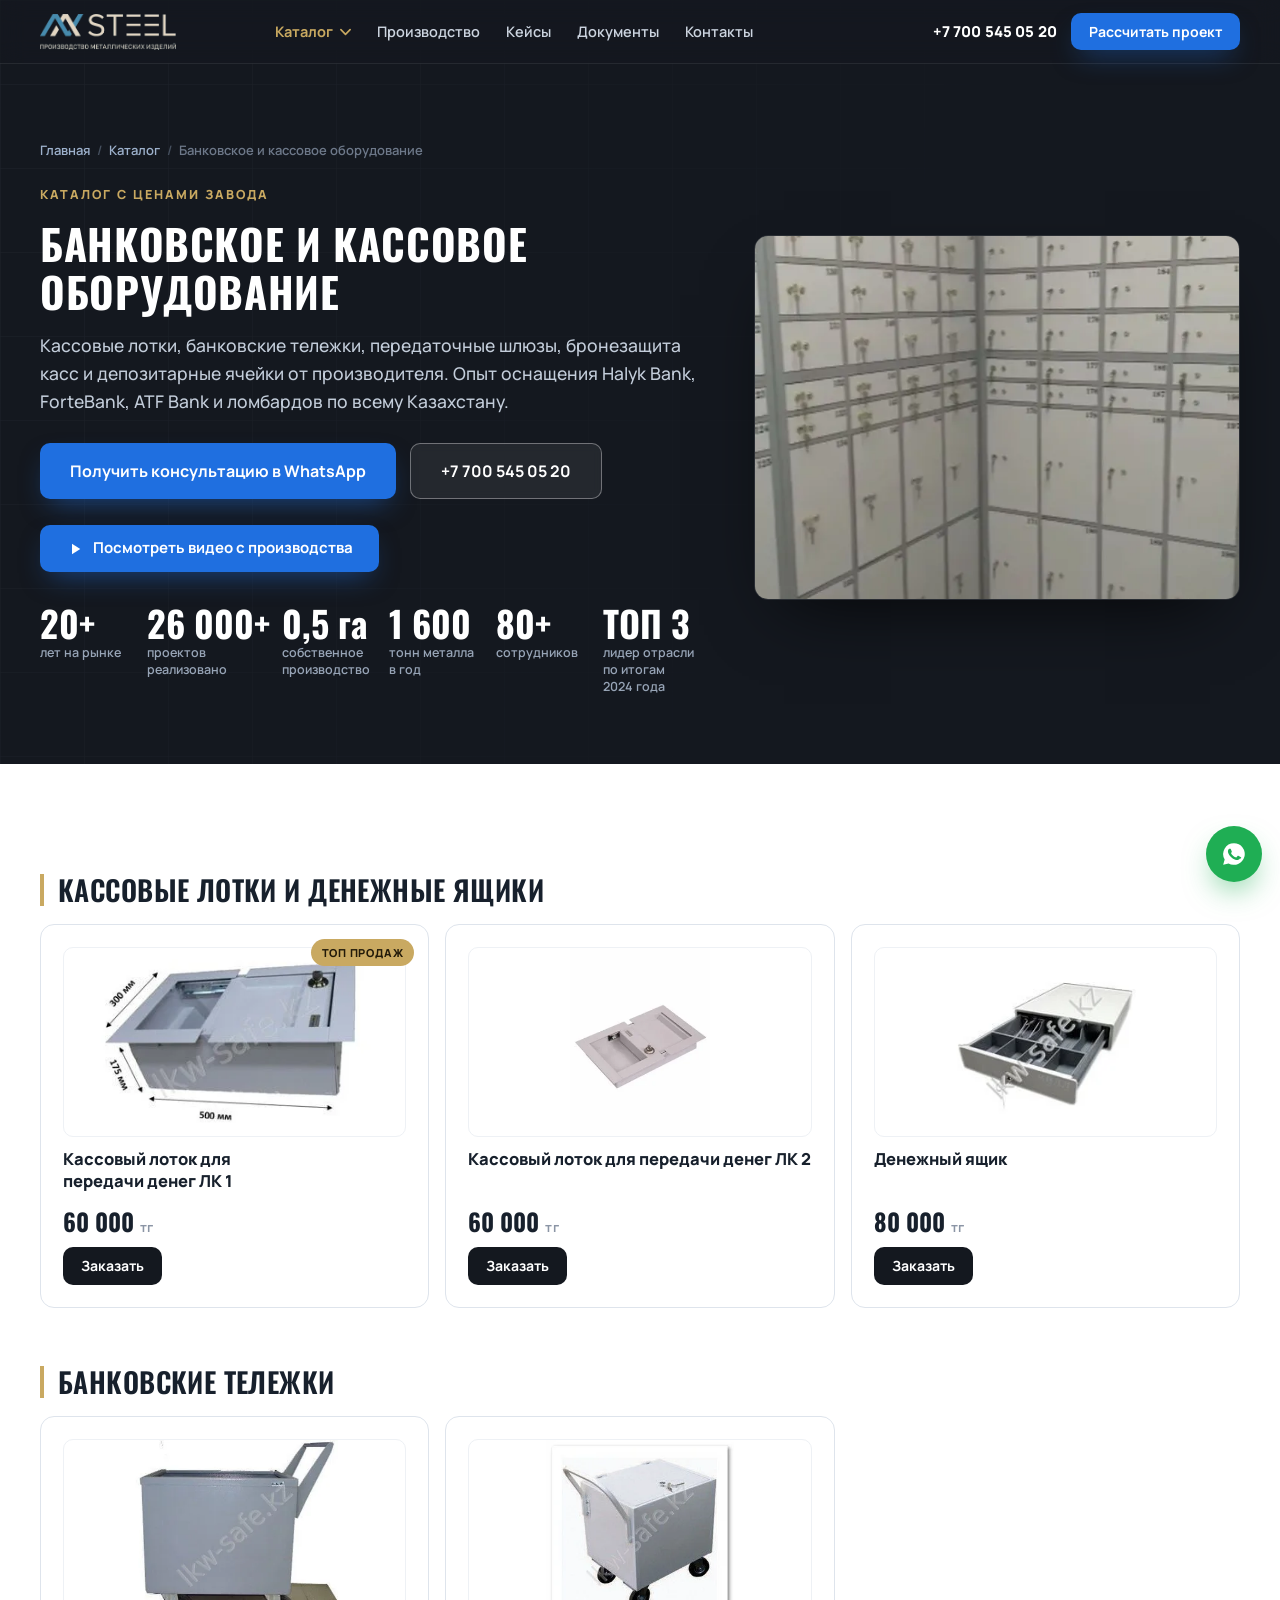
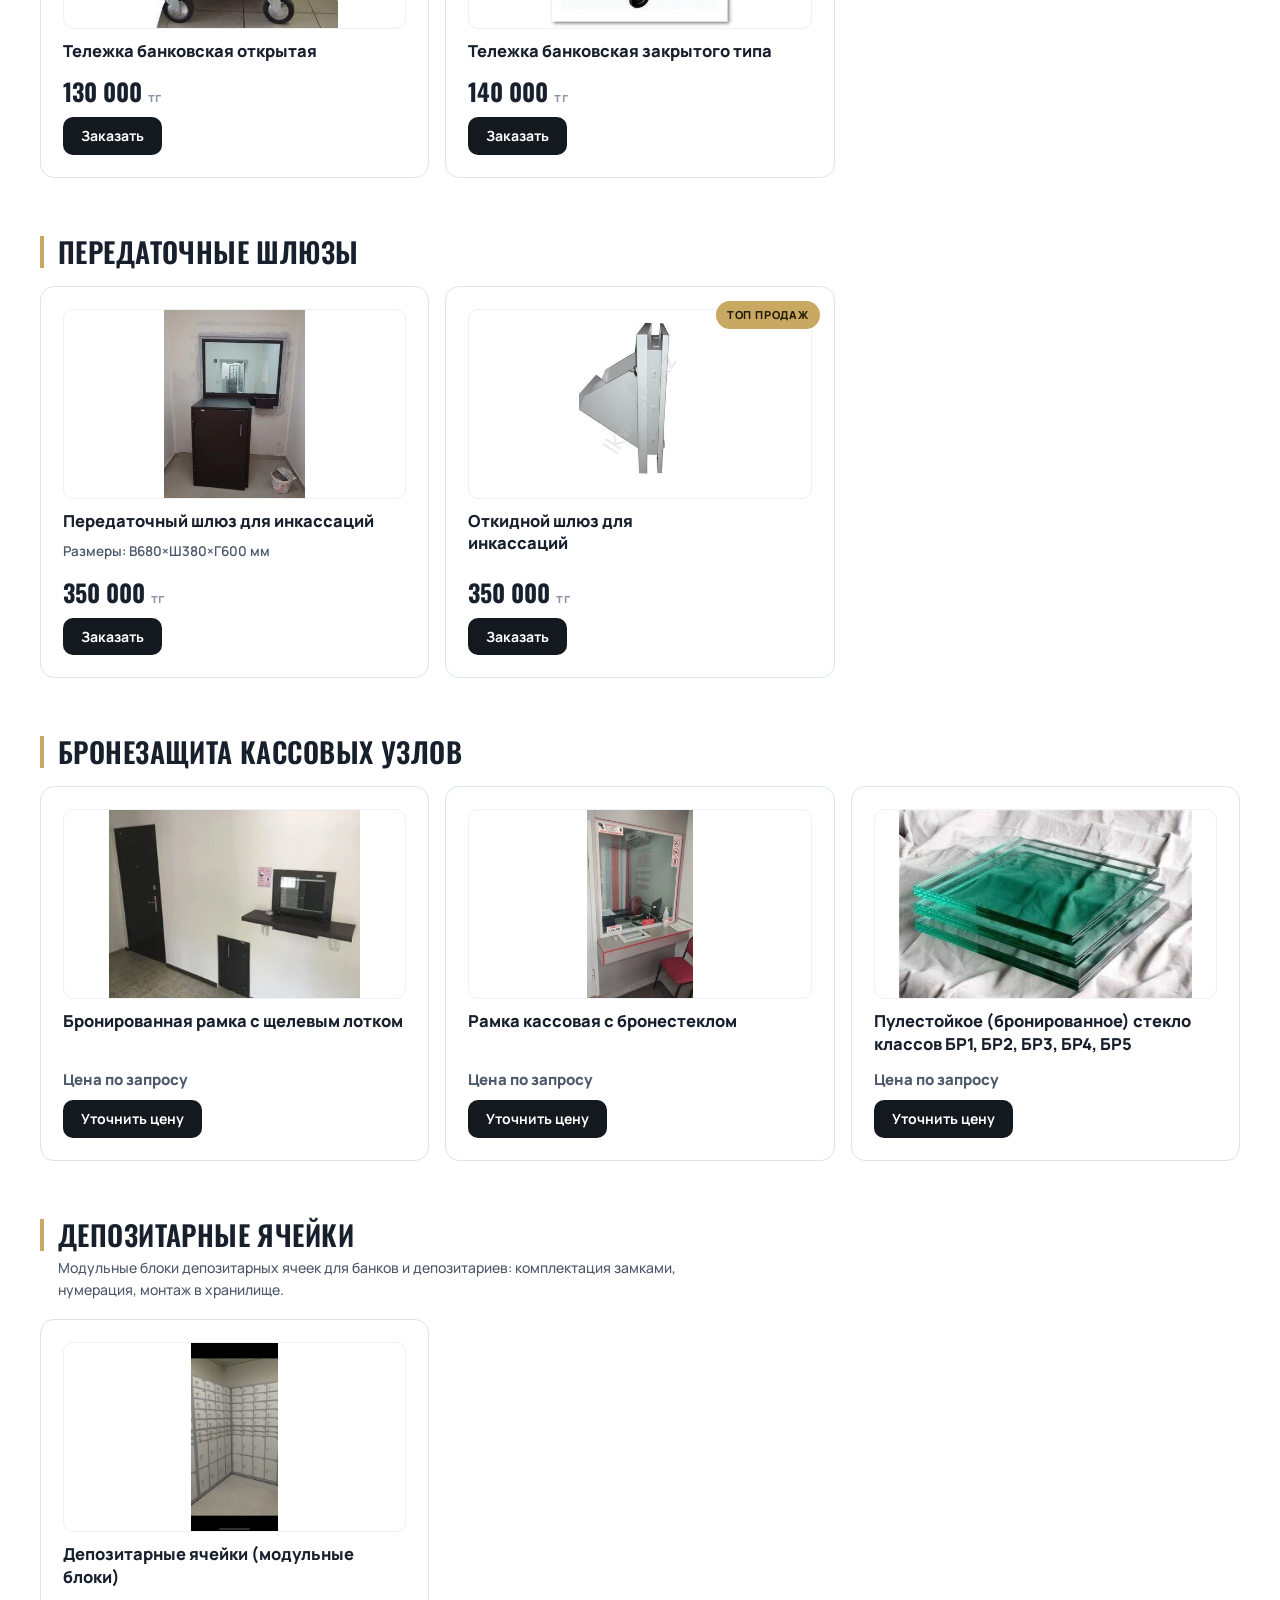
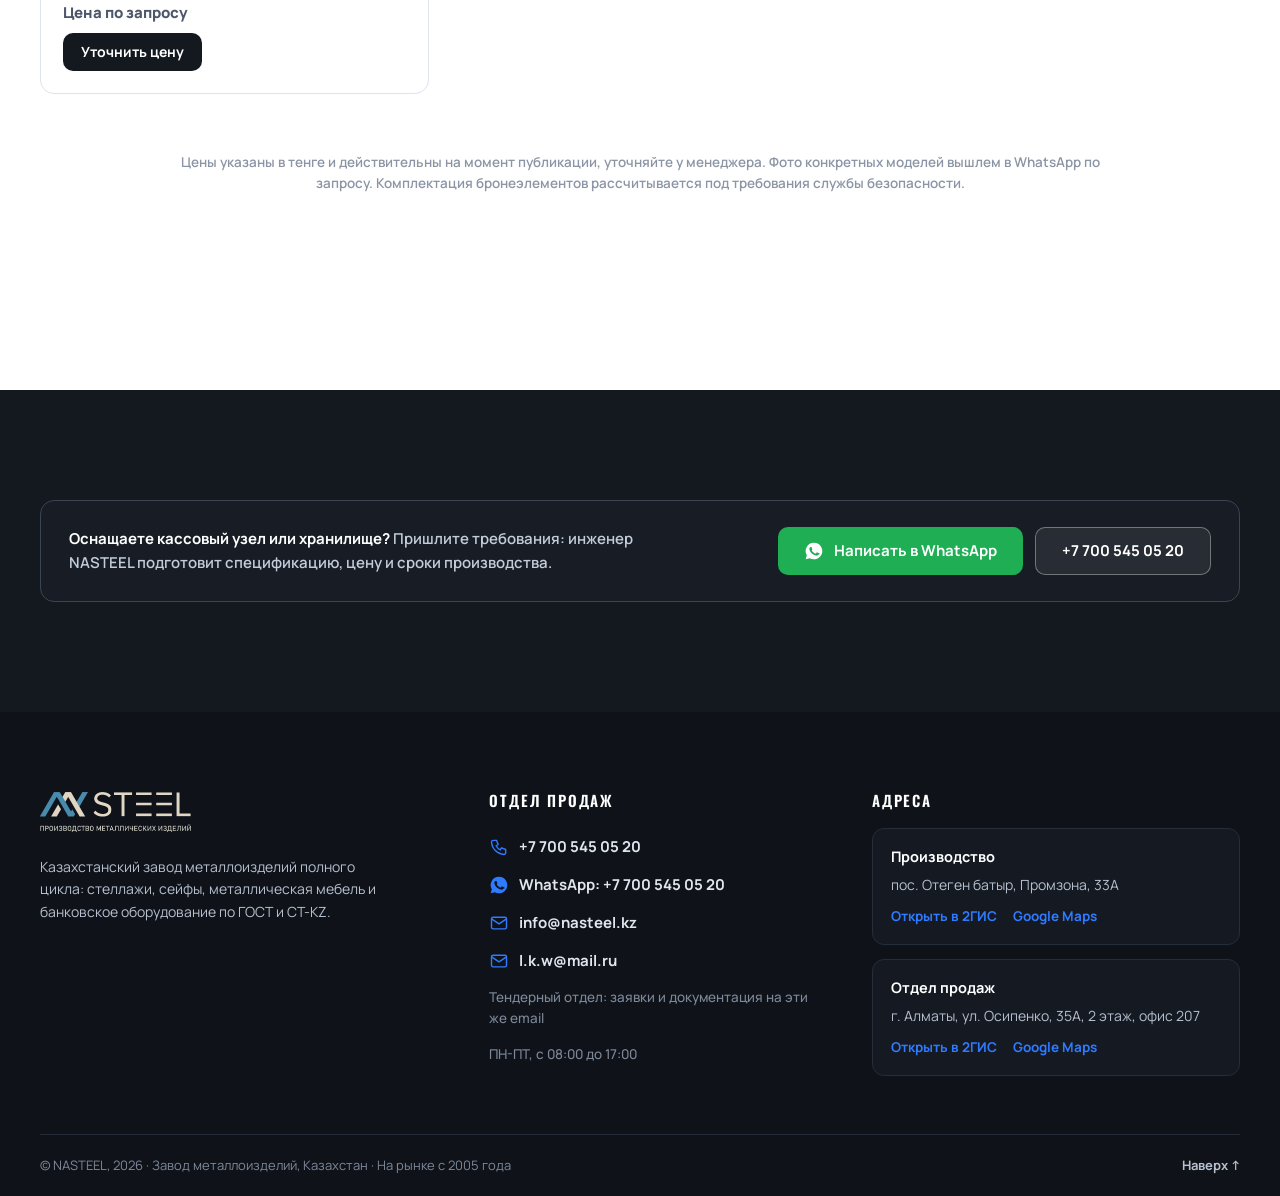
==== commit 3328e651: "Стеллажи: блок стоимости перенесён в тёмную CTA-секцию (заголовок + центрирование), убрана пустая бе" ====
--- a/bankovskoe.html
+++ b/bankovskoe.html
@@ -27,7 +27,7 @@
 <link rel="preconnect" href="https://fonts.gstatic.com" crossorigin>
 <link href="https://fonts.googleapis.com/css2?family=Oswald:wght@500;600;700&family=Manrope:wght@400;500;600;700;800&display=swap" rel="stylesheet">
 
-<link rel="stylesheet" href="styles.css?v=9">
+<link rel="stylesheet" href="styles.css?v=10">
 </head>
 <body>
 
--- a/styles.css
+++ b/styles.css
@@ -819,6 +819,13 @@
 @media (min-width: 720px) { .page-stats { grid-template-columns: repeat(3, 1fr); } }
 @media (min-width: 1080px) { .page-stats { grid-template-columns: repeat(6, 1fr); } }
 
-/* ============ Каталог стеллажей: пояснение по стоимости (низ страницы) ============ */
-.price-note { padding-top: clamp(30px, 4vw, 44px); padding-bottom: clamp(30px, 4vw, 44px); }
-.price-note__text { max-width: 90ch; color: #566173; font-size: 15px; line-height: 1.7; font-weight: 500; }
+/* ============ Каталог стеллажей: пояснение по стоимости (в тёмной CTA-секции) ============ */
+.price-note {
+  max-width: 940px; margin: 0 auto clamp(30px, 4vw, 44px); text-align: center;
+  padding-bottom: clamp(28px, 4vw, 40px); border-bottom: 1px solid rgba(255,255,255,.1);
+}
+.price-note__title { color: #fff; font-size: clamp(21px, 3vw, 29px); font-weight: 700; margin-top: 10px; }
+.price-note__text {
+  max-width: 74ch; margin: 16px auto 0; color: #aeb8c6;
+  font-size: 15.5px; line-height: 1.7; font-weight: 500;
+}
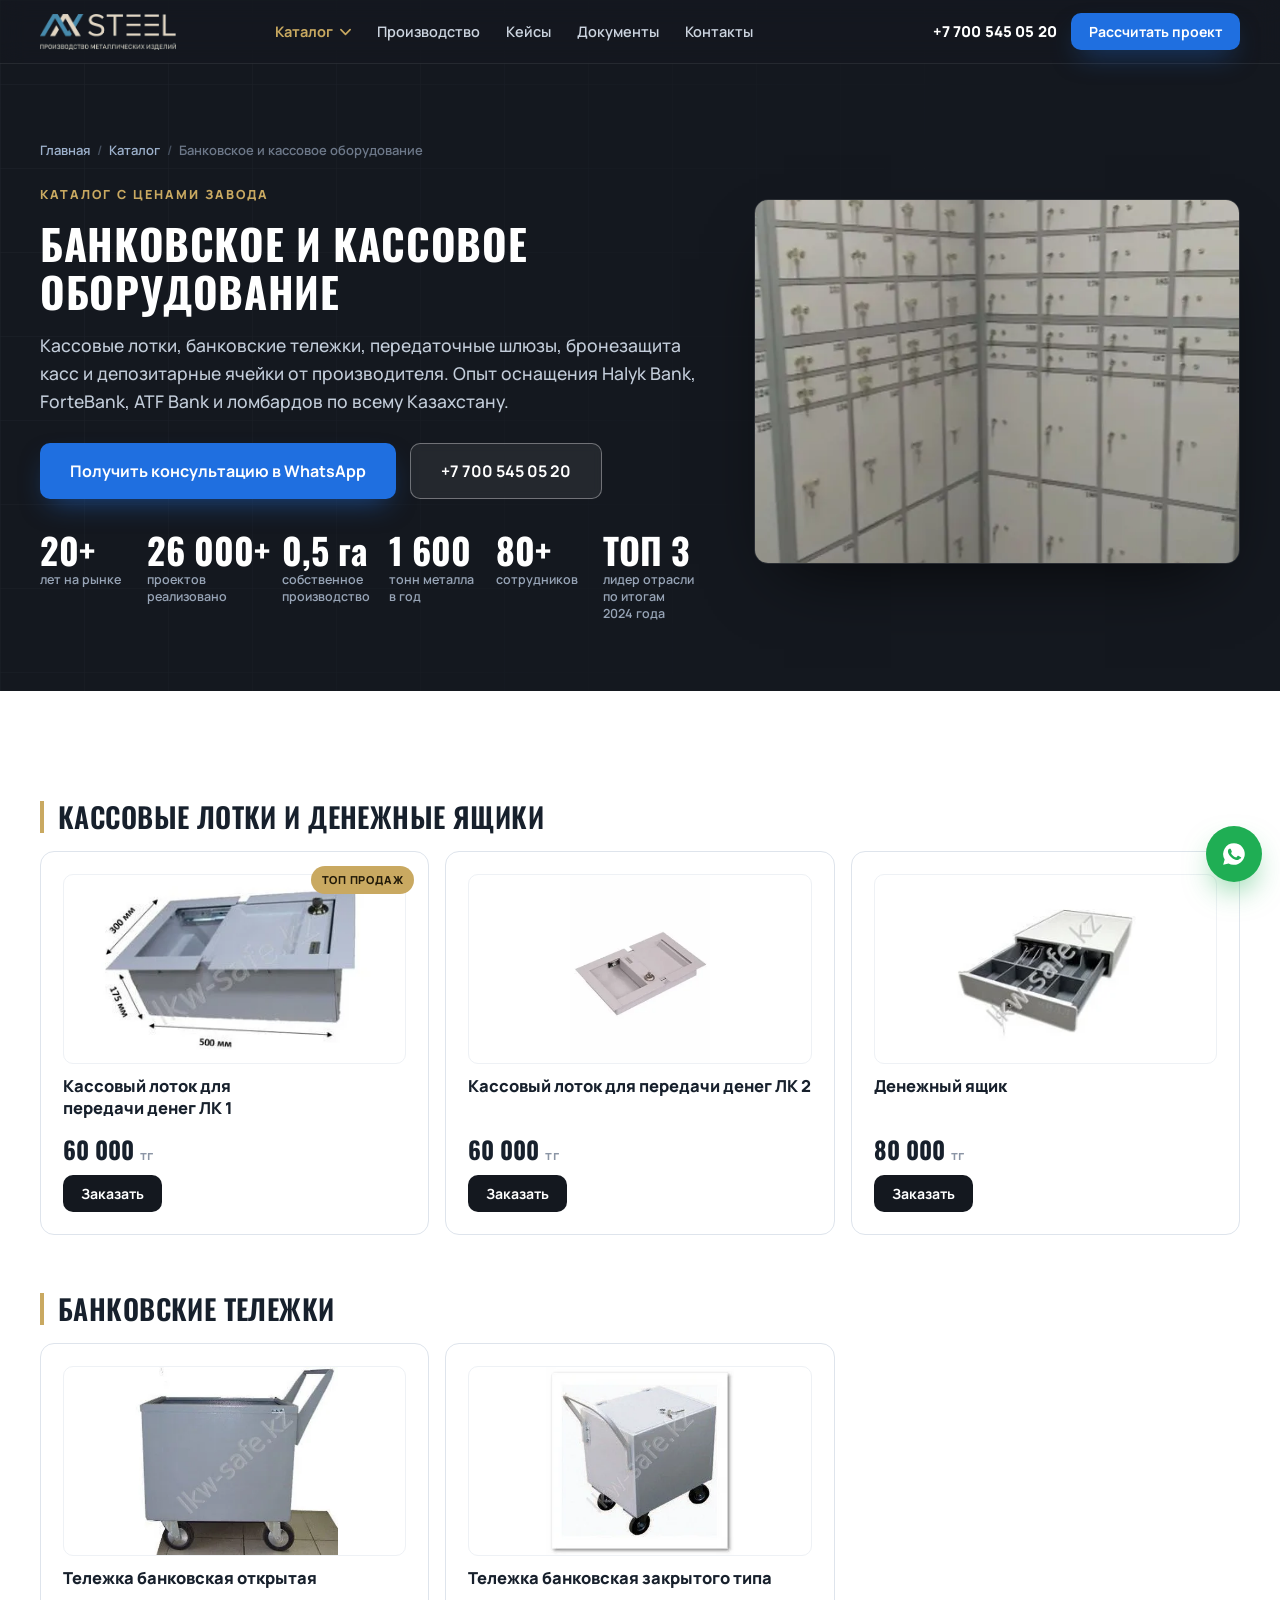
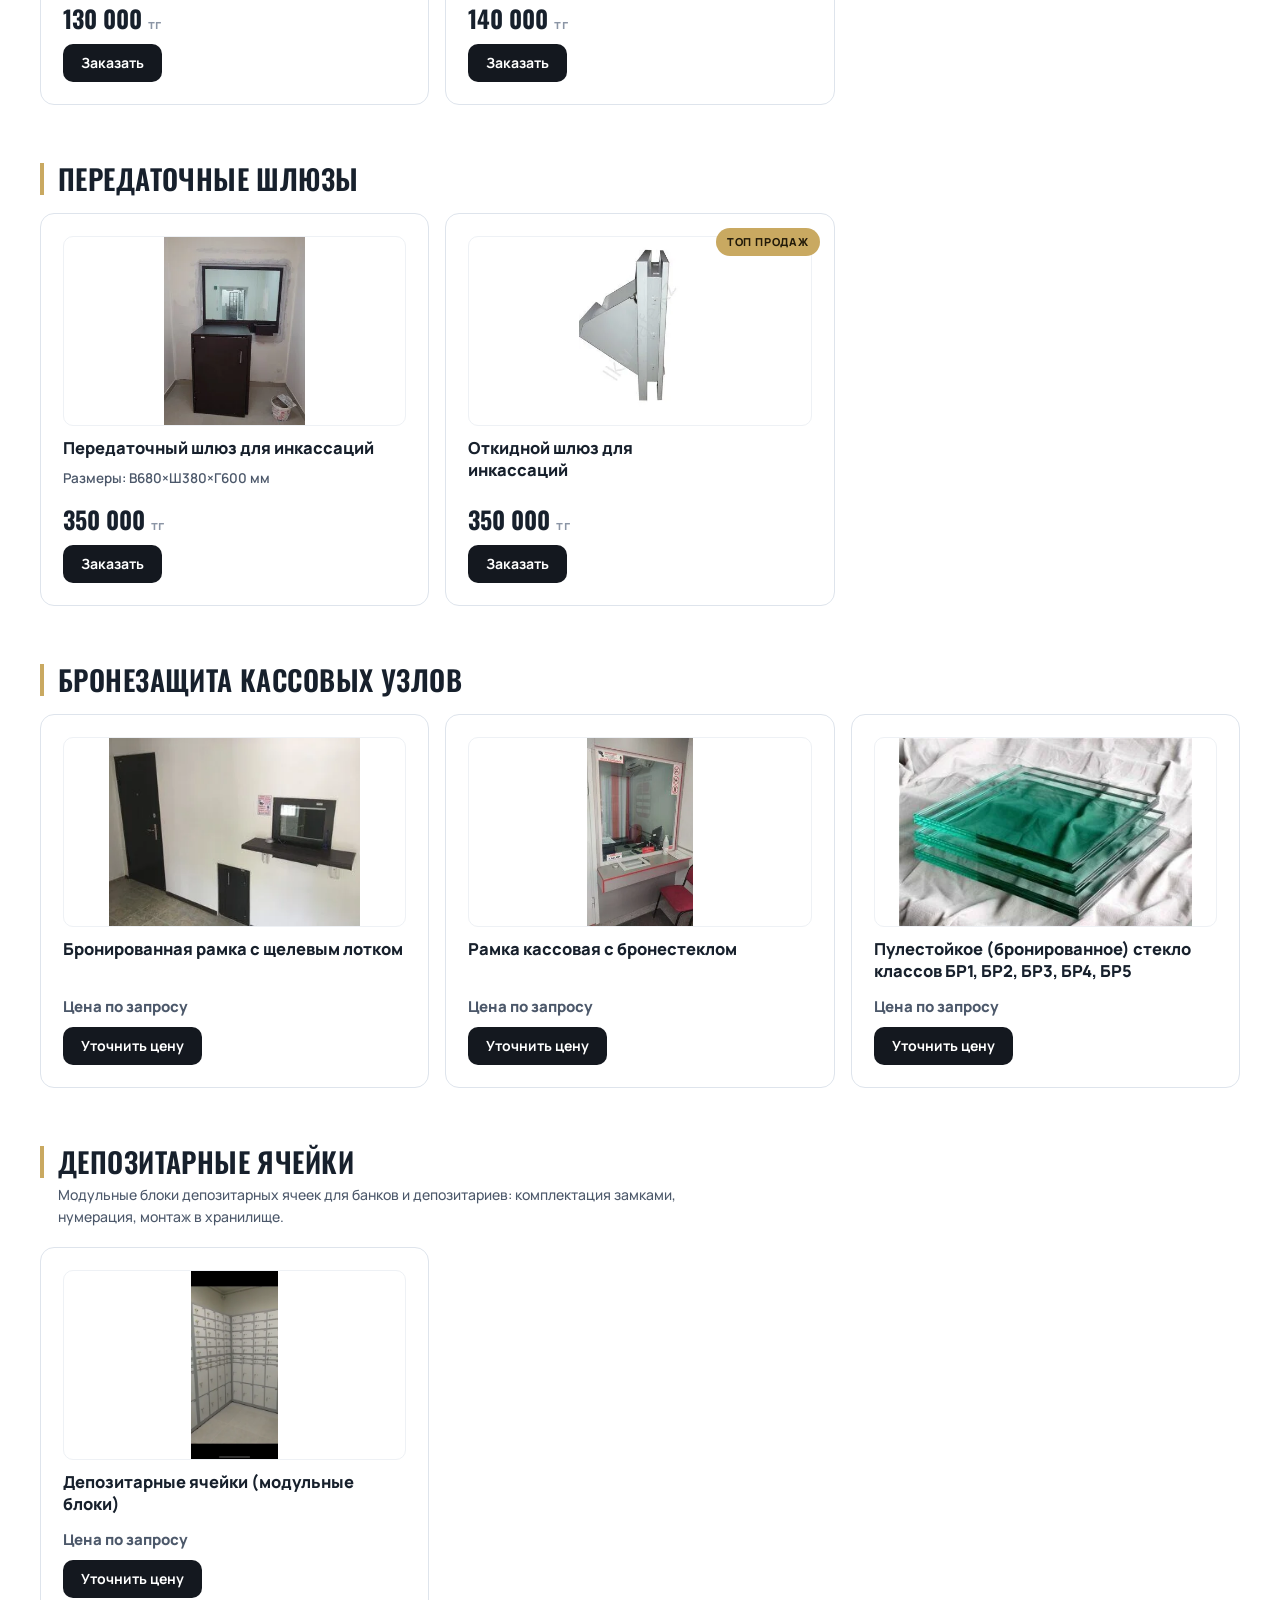
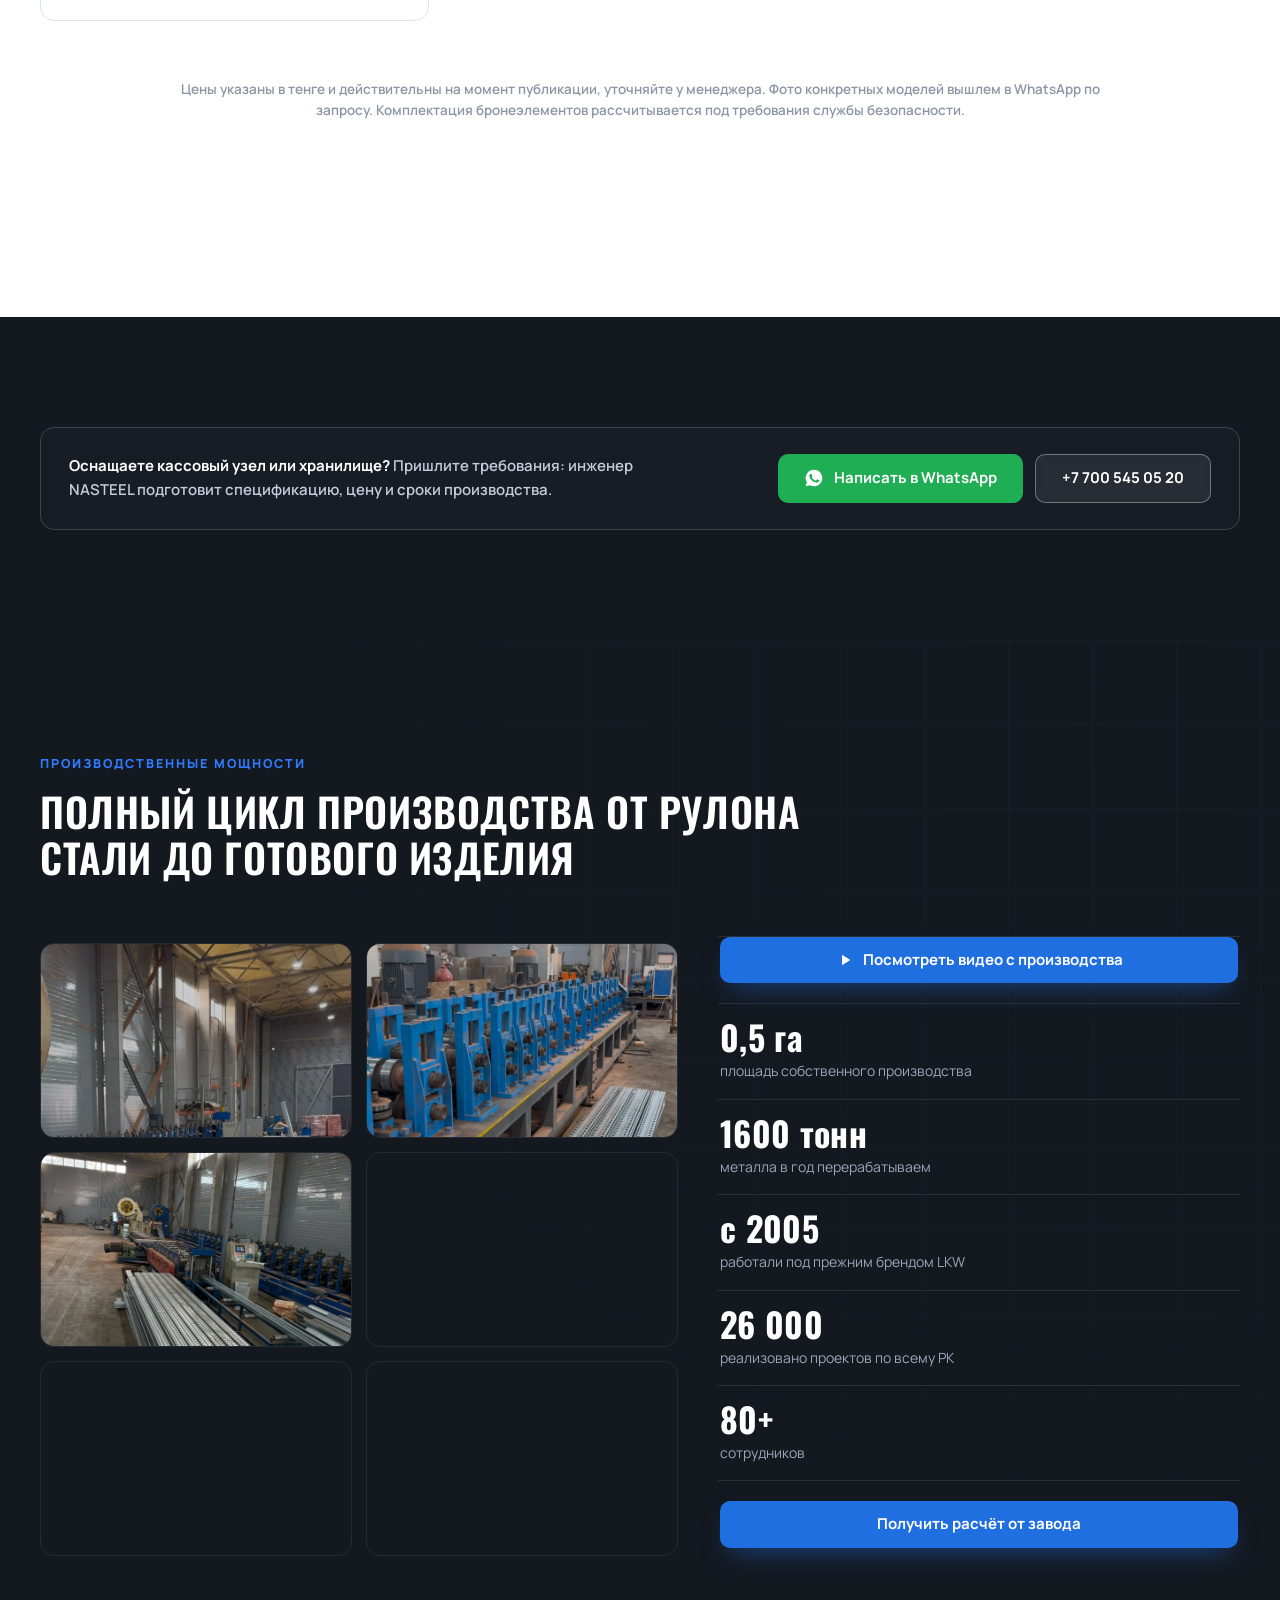
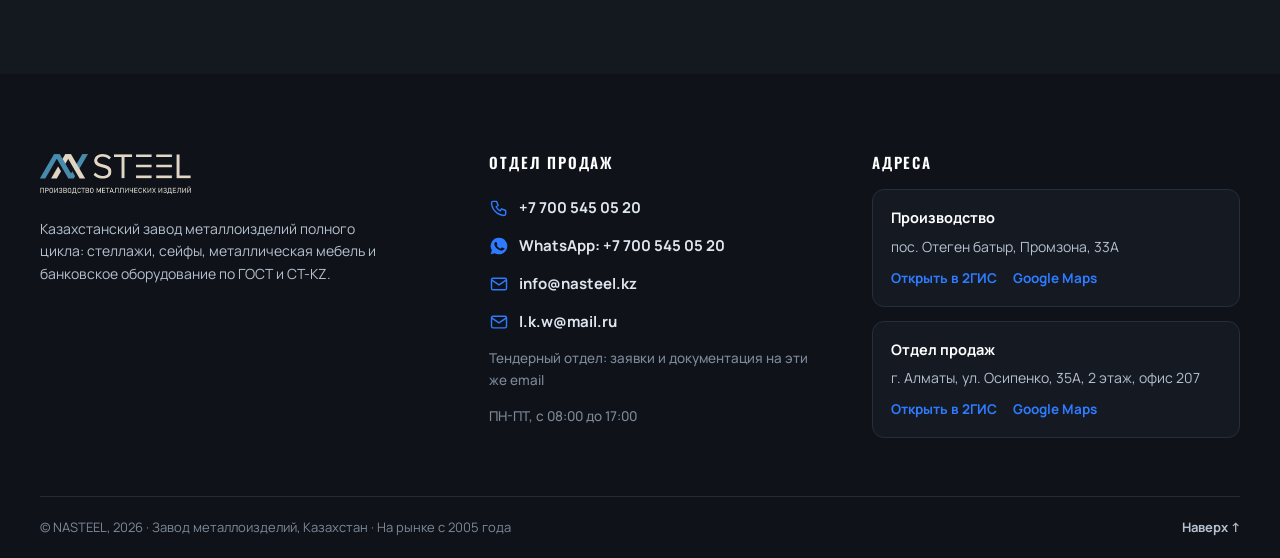
==== commit 1cdab267: "Каталог: блок «Производственные мощности» с главной перенесён в низ каждой страницы; верхняя видео-к" ====
--- a/bankovskoe.html
+++ b/bankovskoe.html
@@ -3,6 +3,44 @@
 <head>
 <meta charset="UTF-8">
 <meta name="viewport" content="width=device-width, initial-scale=1.0">
+<!-- Google tag (gtag.js) - Google Ads AW-800300971 -->
+<script async src="https://www.googletagmanager.com/gtag/js?id=AW-800300971"></script>
+<script>
+  window.dataLayer = window.dataLayer || [];
+  function gtag(){dataLayer.push(arguments);}
+  gtag('js', new Date());
+  gtag('config', 'AW-800300971');
+
+  /* Конверсии Google Ads на реальные действия (анти-бот + дедуп за сессию).
+     Определяем window.on* ДО script.js: там стабы через ||, наши выигрывают. */
+  (function(){
+    var CONV = {
+      phone:    'AW-800300971/PwCKCNL0jvEcEKu_zv0C', // Click to call
+      form:     'AW-800300971/KeWCCP7WjfEcEKu_zv0C', // Submit lead form
+      whatsapp: 'AW-800300971/KFuyCLnijfEcEKu_zv0C'  // Contact (WhatsApp)
+    };
+    var human = false;
+    ['pointerdown','pointermove','touchstart','scroll','keydown','wheel'].forEach(function(ev){
+      window.addEventListener(ev, function(){ human = true; }, { once:true, passive:true });
+    });
+    function isBot(){ return !!navigator.webdriver || !human; }
+    function fire(key){
+      var sendTo = CONV[key];
+      if(!sendTo || typeof gtag !== 'function' || isBot()) return;
+      try{ var k = 'nasteel_conv_' + key; if(sessionStorage.getItem(k)) return; sessionStorage.setItem(k,'1'); }catch(e){}
+      gtag('event','conversion',{ 'send_to':sendTo, 'value':1.0, 'currency':'USD' });
+    }
+    window.onPhoneClick    = function(){ fire('phone'); };
+    window.onWhatsAppClick = function(){ fire('whatsapp'); };
+    window.onLeadSubmit    = function(){ fire('form'); };
+    window.gtag_report_conversion = function(url){
+      fire('phone');
+      if(typeof url !== 'undefined'){ setTimeout(function(){ window.location = url; }, 200); }
+      return false;
+    };
+  })();
+</script>
+
 <title>Банковское и кассовое оборудование NASTEEL | Цены завода</title>
 <meta name="description" content="Банковское и кассовое оборудование от завода NASTEEL: кассовые лотки от 60 000 тг, банковские тележки, передаточные шлюзы, пулестойкое стекло БР1-БР5, депозитарные ячейки. Доставка по Казахстану.">
 <link rel="canonical" href="https://nasteel.kz/bankovskoe.html">
@@ -27,7 +65,7 @@
 <link rel="preconnect" href="https://fonts.gstatic.com" crossorigin>
 <link href="https://fonts.googleapis.com/css2?family=Oswald:wght@500;600;700&family=Manrope:wght@400;500;600;700;800&display=swap" rel="stylesheet">
 
-<link rel="stylesheet" href="styles.css?v=10">
+<link rel="stylesheet" href="styles.css?v=14">
 </head>
 <body>
 
@@ -93,10 +131,6 @@
           <a class="btn btn-accent btn-lg" href="https://wa.me/77005450520" target="_blank" rel="noopener" data-track="whatsapp" data-wa="page-hero" data-wa-product="Банковское и кассовое оборудование NASTEEL">Получить консультацию в WhatsApp</a>
           <a class="btn btn-ghost btn-lg" href="tel:+77005450520" data-track="phone">+7 700 545 05 20</a>
         </div>
-      <a class="btn btn-accent page-video-btn" href="https://www.youtube.com/watch?v=28wzi3sIFuY" target="_blank" rel="noopener" data-track="video" data-video="youtube-proizvodstvo">
-        <svg viewBox="0 0 24 24" width="18" height="18" fill="currentColor" aria-hidden="true"><path d="M8 5v14l11-7z"/></svg>
-        Посмотреть видео с производства
-      </a>
       <div class="page-stats" aria-label="Показатели завода">
         <div class="stat"><b>20+</b><span>лет на рынке</span></div>
         <div class="stat"><b>26 000+</b><span>проектов реализовано</span></div>
@@ -224,7 +258,44 @@
       </div>
     </div>
   </section>
-  <footer class="footer" id="kontakty">
+  
+  <!-- ПРОИЗВОДСТВО (с главной) -->
+  <section class="section section-dark production" id="proizvodstvo">
+    <div class="container">
+      <div class="section-head reveal">
+        <p class="section-eyebrow">Производственные мощности</p>
+        <h2>Полный цикл производства от рулона стали до готового изделия</h2>
+      </div>
+
+            <div class="prod-showcase">
+        <div class="prod-gallery-col">
+        <div class="prod-gallery prod-gallery--grid reveal">
+          <img src="assets/photos/prod-liniya-prokata.webp" alt="Автоматическая линия проката профиля в цехе NASTEEL" loading="lazy" decoding="async" width="1080" height="1920">
+          <img src="assets/photos/prod-stan.webp" alt="Прокатный стан для производства перфорированного профиля NASTEEL" loading="lazy" decoding="async" width="1080" height="1440">
+          <img src="assets/photos/prod-profil.webp" alt="Готовый оцинкованный профиль на производственной линии NASTEEL" loading="lazy" decoding="async" width="1080" height="1440">
+          <img src="assets/photos/prod-svarka.webp" alt="Сварочный участок цеха металлоконструкций NASTEEL" loading="lazy" decoding="async" width="1080" height="1440">
+          <img src="assets/photos/prod-lazer.webp" alt="Станок лазерной резки металла Bodor в цехе NASTEEL" loading="lazy" decoding="async" width="1280" height="1024">
+          <img src="assets/photos/prod-zavod-aero.webp" alt="Производственный комплекс NASTEEL, вид с высоты" loading="lazy" decoding="async" width="1400" height="1050">
+        </div>
+        </div>
+        <ul class="prod-stats reveal" role="list">
+          <li class="prod-cta prod-cta--top"><a class="btn btn-accent prod-video-btn" href="https://www.youtube.com/watch?v=28wzi3sIFuY" target="_blank" rel="noopener" data-track="video" data-video="youtube-proizvodstvo">
+            <svg viewBox="0 0 24 24" width="18" height="18" fill="currentColor" aria-hidden="true"><path d="M8 5v14l11-7z"/></svg>
+            Посмотреть видео с производства
+          </a></li>
+          <li><b>0,5 га</b><span>площадь собственного производства</span></li>
+          <li><b>1600 тонн</b><span>металла в год перерабатываем</span></li>
+          <li><b>с 2005</b><span>работали под прежним брендом LKW</span></li>
+          <li><b>26 000</b><span>реализовано проектов по всему РК</span></li>
+          <li><b>80+</b><span>сотрудников</span></li>
+          <li class="prod-cta"><a class="btn btn-accent" href="index.html#raschet" data-track="cta" data-cta="production">Получить расчёт от завода</a></li>
+        </ul>
+      </div>
+
+    </div>
+  </section>
+
+<footer class="footer" id="kontakty">
     <div class="container">
       <div class="footer-grid">
         <div class="footer-col footer-brand">
--- a/styles.css
+++ b/styles.css
@@ -829,3 +829,74 @@
   max-width: 74ch; margin: 16px auto 0; color: #aeb8c6;
   font-size: 15.5px; line-height: 1.7; font-weight: 500;
 }
+
+/* ============ Каталог: продуктовый рендер в hero (светлая подложка, без обрезки) ============ */
+.page-hero-media--product { background: #eef2f6; margin: 0; }
+.page-hero-media--product img { object-fit: contain; aspect-ratio: 4 / 3; padding: 20px; }
+
+/* ============ Паллетные: прозрачный hero (без белой карточки) ============ */
+.page-hero-media--plain { background: transparent; border: 0; box-shadow: none; border-radius: 0; overflow: visible; }
+.page-hero-media--plain img { width: 100%; height: auto; object-fit: contain; aspect-ratio: auto; padding: 0;
+  filter: drop-shadow(0 22px 44px rgba(0,0,0,.55)); }
+
+/* ============ Схема / элементы / комплектующие ============ */
+.shema-grid { display: grid; gap: 30px; align-items: center; }
+@media (min-width: 900px) { .shema-grid { grid-template-columns: 1fr 1.05fr; gap: 48px; } }
+.shema-text p { color: #c3cdda; font-size: 16px; line-height: 1.7; margin-bottom: 18px; }
+.section-dark .shema-text .kb-list li { color: #d7deea; }
+.shema-text .kb-list li b { color: #fff; }
+.shema-media { margin: 0; background: #fff; border-radius: var(--radius); padding: 18px;
+  box-shadow: 0 30px 70px -30px rgba(0,0,0,.75); }
+.shema-media img { width: 100%; height: auto; display: block; border-radius: 8px; }
+
+/* ============ Карточки в шахматном порядке ============ */
+.checker { display: grid; grid-template-columns: repeat(3, 1fr); gap: 18px; }
+.checker__ph { margin: 0; border-radius: 16px; overflow: hidden; min-height: 240px; }
+.checker__ph img { width: 100%; height: 100%; object-fit: cover; display: block; }
+.checker__card { display: flex; flex-direction: column; justify-content: center;
+  padding: 28px; border-radius: 16px; background: var(--paper-2); border: 1px solid rgba(23,32,44,.07); }
+.checker__card h3 { font-family: var(--font-head); font-weight: 700; text-transform: uppercase;
+  font-size: clamp(18px, 2vw, 22px); line-height: 1.15; color: var(--ink); margin-bottom: 12px; }
+.checker__card p { font-size: 14.5px; line-height: 1.6; color: var(--ink-soft); }
+.checker__card--accent { background: linear-gradient(135deg, var(--accent-2), var(--accent-deep)); border: 0; }
+.checker__card--accent h3, .checker__card--accent p { color: #fff; }
+.checker__card--accent p { color: #dfeaff; }
+@media (max-width: 860px) { .checker { grid-template-columns: 1fr; } .checker__ph { min-height: 220px; } }
+
+/* ============ Реализованные проекты (горизонтальный скролл) ============ */
+.proj-scroll { display: flex; gap: 14px; overflow-x: auto; scroll-snap-type: x mandatory;
+  padding: 4px clamp(16px, 5vw, 40px) 18px; -webkit-overflow-scrolling: touch; }
+.proj-scroll img { flex: 0 0 auto; height: 400px; width: auto; border-radius: 14px; object-fit: cover;
+  scroll-snap-align: start; box-shadow: 0 18px 44px -22px rgba(0,0,0,.55); }
+.proj-scroll::-webkit-scrollbar { height: 8px; }
+.proj-scroll::-webkit-scrollbar-thumb { background: rgba(31,111,224,.4); border-radius: 100px; }
+.proj-scroll::-webkit-scrollbar-track { background: rgba(23,32,44,.08); border-radius: 100px; }
+@media (max-width: 560px) { .proj-scroll img { height: 300px; } }
+
+/* ============ Мезонин: SEO-статья ============ */
+.article { max-width: 920px; }
+.article__body p { color: var(--ink-soft); font-size: 16px; line-height: 1.75; margin-bottom: 16px; }
+.article__body h3 { font-family: var(--font-head); font-weight: 700; font-size: clamp(19px, 2.4vw, 26px);
+  color: var(--ink); margin: 32px 0 14px; }
+.article__body .kb-list { margin-bottom: 20px; gap: 12px; }
+.article__body .kb-list li { font-weight: 500; font-size: 15.5px; line-height: 1.6; }
+.article__body .kb-list li b { color: var(--ink); font-weight: 700; }
+.mez-inline { margin: 30px auto; max-width: 560px; border-radius: 16px; overflow: hidden;
+  box-shadow: 0 22px 54px -26px rgba(0,0,0,.45); }
+.mez-inline img { width: 100%; height: auto; display: block; }
+.article__cta-note { background: var(--paper-2); border-left: 3px solid var(--accent); border-radius: 12px;
+  padding: 16px 20px; color: var(--ink-soft); }
+.article__cta-note b { color: var(--ink); }
+
+/* ============ Проекты: автопрокрутка (marquee) без полосы, фото целиком ============ */
+.proj-marquee { overflow: hidden; padding: 4px 0 6px;
+  -webkit-mask-image: linear-gradient(90deg, transparent, #000 4%, #000 96%, transparent);
+  mask-image: linear-gradient(90deg, transparent, #000 4%, #000 96%, transparent); }
+.proj-marquee__track { display: flex; gap: 16px; width: max-content;
+  animation-name: projScroll; animation-timing-function: linear; animation-iteration-count: infinite; }
+.proj-marquee:hover .proj-marquee__track { animation-play-state: paused; }
+.proj-marquee__track img { flex: 0 0 auto; height: 440px; width: auto; border-radius: 14px;
+  object-fit: cover; box-shadow: 0 18px 44px -22px rgba(0,0,0,.55); }
+@keyframes projScroll { from { transform: translateX(0); } to { transform: translateX(-50%); } }
+@media (prefers-reduced-motion: reduce) { .proj-marquee__track { animation: none; } .proj-marquee { overflow-x: auto; } }
+@media (max-width: 560px) { .proj-marquee__track img { height: 320px; } }
